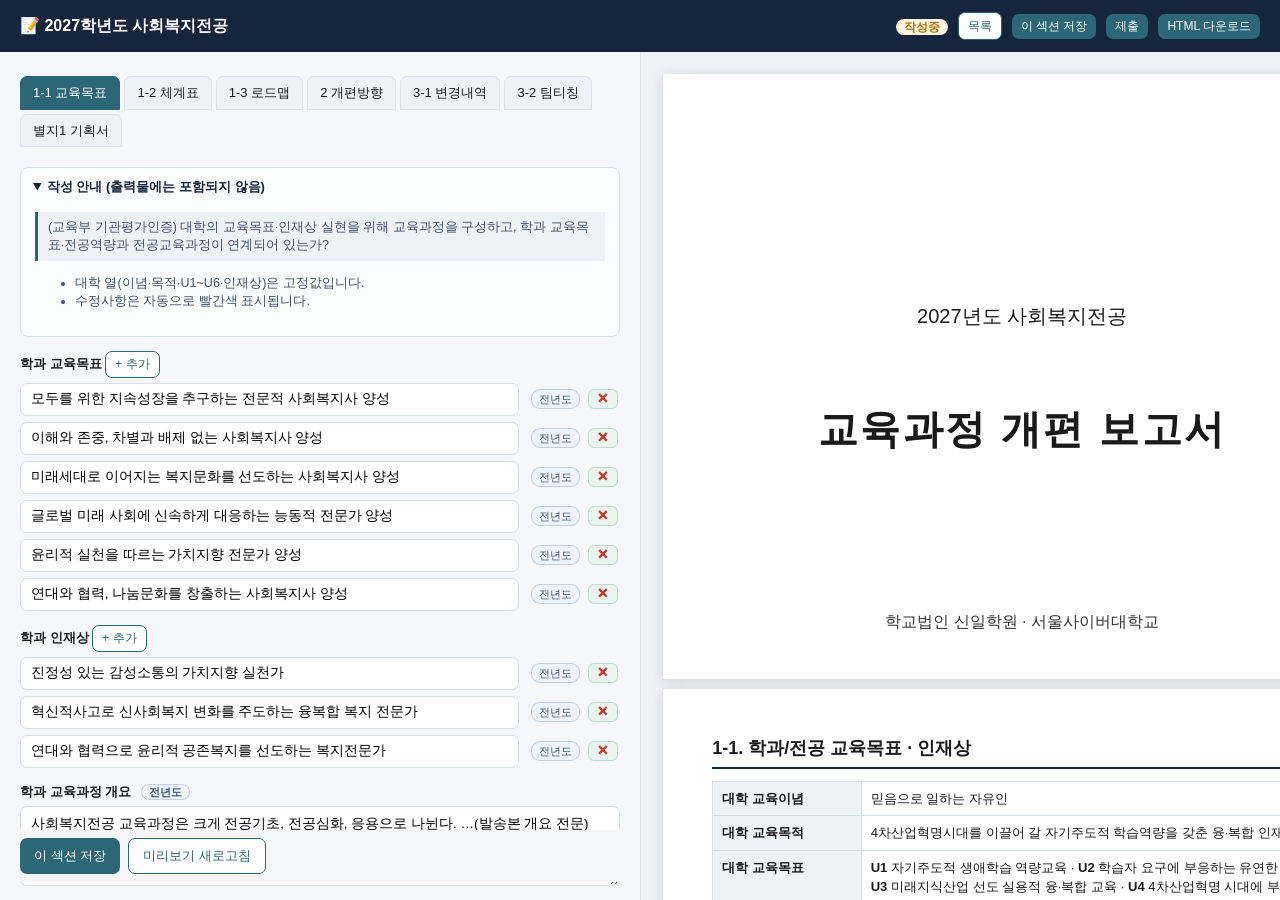
==== edit.html @ 3e1e6df7 "Add files via upload" ====
<!DOCTYPE html>
<!-- 파일: edit.html — 섹션별 입력폼 + 실시간 미리보기 + 프리필/되돌리기/적색표시 + 작성안내 -->
<html lang="ko">
<head>
<meta charset="UTF-8">
<meta name="viewport" content="width=device-width, initial-scale=1">
<title>보고서 작성 — 교육과정 개편보고서</title>
<link rel="stylesheet" href="ui.css">
<link rel="stylesheet" href="report.css">
</head>
<body data-page="edit">

<header class="topbar">
  <div class="brand">📝 <span id="hdrTitle">보고서 작성</span></div>
  <div class="row">
    <span id="statusBadge"></span>
    <a class="btn ghost sm" href="index.html">목록</a>
    <button class="btn sm" onclick="Edit.saveCurrent()">이 섹션 저장</button>
    <button class="btn sm" onclick="Edit.submit()">제출</button>
    <button class="btn sm" onclick="Edit.download()">HTML 다운로드</button>
  </div>
</header>

<div class="edit-wrap">
  <!-- 입력 -->
  <div class="edit-pane">
    <div class="tabbar" id="tabbar"></div>
    <div id="editBody"></div>
  </div>
  <!-- 미리보기(출력과 동일 마크업/CSS) -->
  <div class="preview-pane">
    <div class="report" id="preview"></div>
  </div>
</div>

<div id="toast" class="toast"></div>

<script src="api.js"></script>
<script src="app.js"></script>
<script src="render.js"></script>
<script>
/* =============================================================================
 * edit.html 전용 컨트롤러
 * ========================================================================== */

/* [설정] 작성 안내 문구 — 교무팀이 매년 쉽게 고칠 수 있도록 텍스트 상수로 분리(§C2).
 *  이 안내는 "입력 화면에만" 표시되고 출력물에는 절대 실리지 않는다. */
var GUIDES = {
  sec1_1: { cite: '(교육부 기관평가인증) 대학의 교육목표·인재상 실현을 위해 교육과정을 구성하고, 학과 교육목표·전공역량과 전공교육과정이 연계되어 있는가?',
            tips: ['대학 열(이념·목적·U1~U6·인재상)은 고정값입니다.', '수정사항은 자동으로 빨간색 표시됩니다.'] },
  sec1_2: { cite: '(교육부 기관평가인증) 학과별 교육목표 및 전공능력(역량)과 전공교육과정은 연계되어 있는가?',
            tips: ['학과 교육목표는 3~4개만(6개 전부 옮겨쓰지 않음).', '배양역량에 C코드 병기 필수.', '성과증거는 학생이 내보이는 산출물(만족도·수강생 수 불가).', '비교과는 온/오프 구분 표기.'] },
  sec1_3: { cite: '(교육부 역량진단평가지표) 교육과정 편성의 적절성 — 수준단계별 체계화, 트렌드 반영여부.',
            tips: ['과목명만 기재. 1학년 과목도 필요시 상위 난이도 배치 가능.', '동시 개설학기는 학기마다 표기하되, "1학기+하계 동시 개설은 1번만 입력".', '주관/공통/타과활용 구분. 개·폐설 과목은 적색 표시.'] },
  sec2:   { cite: '(교육부 기관평가인증) 학생·사회·학문적 요구를 반영해 교육과정을 지속 개선하고 있는가?',
            tips: ['교육과정 변경이 있을 때만 작성. 없으면 "변경 없음" 체크.', '근거는 URL 기재(각주 자동번호). 교무처 제공 재학생 조사결과는 제출 제외.'] },
  sec3_1: { cite: '변경사항 코드 ①신설 ②폐지 ③과목명변경 ④학기변경 ⑤학년변경 ⑥학점변경 ⑦주관학과변경. 신설·폐지는 1행 1건.',
            tips: ['①신설 선택 시 별지1 교과목기획서 작성 필요.', '교육과정작성표(엑셀)와 상이하지 않도록 확인(엑셀 우선).'] },
  sec3_2: { cite: '팀티칭: 복수 교원이 교과목 제작·운영. 강의제작 참여교원만 원반 주담당 가능.', tips: [] },
  sec3_3: { cite: '[별지1] 핵심역량 2~4개 체크 → 각 내 하위역량 1개 이상. 개설 타당성은 정량 결과 필수.',
            tips: ['교과목 한글명은 띄어쓰기 없이 15자 이하.'] }
};

var TABS = [
  { id: 'sec1_1', label: '1-1 교육목표' },
  { id: 'sec1_2', label: '1-2 체계표' },
  { id: 'sec1_3', label: '1-3 로드맵' },
  { id: 'sec2',   label: '2 개편방향' },
  { id: 'sec3_1', label: '3-1 변경내역' },
  { id: 'sec3_2', label: '3-2 팀티칭' },
  { id: 'sec3_3', label: '별지1 기획서' }
];

var Edit = (function () {
  var state = { reportId: '', data: null, section: 'sec1_1', baseUpdatedAt: '', locked: false, canSubmit: true };
  var previewTimer = null;

  function init() {
    state.reportId = U.param('report');
    Auth.init(function () { load(); });
  }

  function load() {
    API.call('me', {}).then(function (m) { state.canSubmit = (m.me.submitYn === 'Y'); });
    API.call('getReport', { reportId: state.reportId }).then(function (d) {
      state.data = d;
      state.baseUpdatedAt = d.meta.updatedAt || '';
      state.locked = (d.meta.status === '잠금');
      U.el('hdrTitle').textContent = d.meta.year + '학년도 ' + d.meta.deptName;
      U.el('statusBadge').innerHTML = U.statusBadge(d.meta.status);
      recoverBackups();          // 서버 저장분보다 최신인 로컬 백업이 있으면 복구 제안(§7-2)
      renderTabs();
      show('sec1_1');
      refreshPreview();
    }).catch(function (e) { U.toast(e.message || '불러오기 실패', true); });
  }

  /* 미저장 로컬 백업 복구: 서버 최종수정보다 나중에 백업된 섹션이 있으면 한 번만 확인 후 반영. */
  function recoverBackups() {
    var serverMs = Date.parse(state.baseUpdatedAt || '') || 0;
    var pending = [];
    TABS.forEach(function (t) {
      var bk = Backup.load(state.reportId, t.id);
      if (bk && bk.t > serverMs + 1000 && bk.payload) pending.push({ sec: t.id, bk: bk });
    });
    if (!pending.length) return;
    var names = pending.map(function (p) { return p.sec; }).join(', ');
    if (confirm('저장되지 않은 임시 백업이 있습니다(' + names + ').\n복구할까요? (취소하면 서버 저장본을 사용)')) {
      pending.forEach(function (p) { state.data[p.sec] = p.bk.payload; });
      U.toast('임시 백업을 복구했습니다. 확인 후 [이 섹션 저장] 하세요.');
    } else {
      pending.forEach(function (p) { Backup.clear(state.reportId, p.sec); });
    }
  }

  function renderTabs() {
    U.el('tabbar').innerHTML = TABS.map(function (t) {
      return '<div class="tab' + (t.id === state.section ? ' active' : '') + '" onclick="Edit.show(\'' + t.id + '\')">' + t.label + '</div>';
    }).join('');
  }

  function show(sec) {
    state.section = sec; renderTabs();
    var host = U.el('editBody');
    host.innerHTML = guideHtml(sec) + '<div id="secForm"></div>' + toolbarHtml();
    Editors[sec](U.el('secForm'));
  }

  function guideHtml(sec) {
    var g = GUIDES[sec]; if (!g) return '';
    return '<details class="guide" open><summary>작성 안내 (출력물에는 포함되지 않음)</summary>' +
      '<div class="guide-body"><div class="cite">' + U.esc(g.cite) + '</div>' +
      '<ul>' + (g.tips || []).map(function (t) { return '<li>' + U.esc(t) + '</li>'; }).join('') + '</ul></div></details>';
  }
  function toolbarHtml() {
    return '<div class="toolbar"><button class="btn" onclick="Edit.saveCurrent()">이 섹션 저장</button>' +
      '<button class="btn ghost" onclick="Edit.refreshPreview()">미리보기 새로고침</button>' +
      (state.locked ? '<span class="warnmsg">마감된 보고서입니다(열람·다운로드만).</span>' : '') + '</div>';
  }

  /* 값 변경 시: 미리보기 갱신 + 로컬백업 */
  function touched() {
    clearTimeout(previewTimer);
    previewTimer = setTimeout(function () {
      refreshPreview();
      Backup.save(state.reportId, state.section, state.data[state.section]);
    }, 400);
  }
  function refreshPreview() {
    U.el('preview').innerHTML = Render.buildReport(state.data);
  }

  /* 저장 */
  function saveCurrent() {
    if (state.locked) return U.toast('마감된 보고서입니다.', true);
    var sec = state.section;
    var payload = Serialize[sec] ? Serialize[sec]() : state.data[sec];
    API.call('saveSection', { reportId: state.reportId, section: sec, payload: payload, baseUpdatedAt: state.baseUpdatedAt })
      .then(function (r) {
        state.baseUpdatedAt = r.updatedAt || state.baseUpdatedAt;
        Backup.clear(state.reportId, sec);
        U.toast('저장되었습니다.');
      }).catch(function (e) { U.toast(e.message || '저장 실패(로컬 백업 유지)', true); });
  }

  function submit() {
    if (!state.canSubmit) return U.toast('제출 권한이 없습니다(교수자에게 요청).', true);
    API.call('submitReport', { reportId: state.reportId }).then(function (r) {
      if (!r.submitted && r.warnings && r.warnings.length) {
        if (confirm('경고:\n- ' + r.warnings.join('\n- ') + '\n\n그래도 제출할까요?')) {
          API.call('submitReport', { reportId: state.reportId, confirm: true }).then(function () { U.toast('제출 완료'); load(); });
        }
      } else { U.toast('제출 완료'); load(); }
    }).catch(function (e) { U.toast(e.message || '제출 실패', true); });
  }

  function download() {
    API.call('exportPayload', { reportId: state.reportId }).then(function (d) { Render.download(d); });
  }

  return { init: init, show: show, saveCurrent: saveCurrent, submit: submit, download: download,
           refreshPreview: refreshPreview, state: state, touched: touched };
})();

/* ═══════════════════ 섹션 편집기 ═══════════════════ */
var Editors = {
  /* ── 1-1 ── */
  sec1_1: function (host) {
    var s = Edit.state.data.sec1_1;
    var h = '';
    h += listBlock('교육목표', s.goals, 'goal', '학과 교육목표');
    h += listBlock('인재상', s.talents, 'talent', '학과 인재상');
    var ovCh = s.overviewMeta && U.isChanged(s.overview, s.overviewMeta.prefillSnapshot);
    h += '<div class="field"><label>학과 교육과정 개요 ' +
         (s.overviewMeta && s.overviewMeta.isPrefilled ? (ovCh ? '<span class="badge-changed">수정됨</span> <button type="button" class="btn-revert" onclick="Editors._revertOverview()">되돌리기</button>' : '<span class="badge-prefill">전년도</span>') : '') +
         '</label><textarea class="' + (ovCh ? 'val-changed' : '') + '" oninput="Editors._ov(this.value)">' + U.esc(s.overview) + '</textarea></div>';
    // 직무역량
    h += '<div class="field"><label>④ 직무역량</label><div id="jobList"></div>' +
         '<button class="btn sm ghost" onclick="Editors._addJob()">+ 역량 추가</button></div>';
    host.innerHTML = h;
    renderList('goal'); renderList('talent'); renderJobs();
  },
  _ov: function (v) { Edit.state.data.sec1_1.overview = v; Edit.touched(); },
  _revertOverview: function () { var s = Edit.state.data.sec1_1; s.overview = s.overviewMeta.prefillSnapshot; Edit.show('sec1_1'); Edit.touched(); },
  _addJob: function () { Edit.state.data.sec1_1.jobCompetencies.push({ name: '', definition: '', prefillSnapshot: '', isPrefilled: false }); renderJobs(); },

  /* ── 1-2 ── */
  sec1_2: function (host) {
    var s = Edit.state.data.sec1_2;
    var uv = Edit.state.data.univ;
    var h = '<div class="field"><label>학과 특성화 한 줄</label><input type="text" value="' + U.esc(s.oneLine) + '" oninput="Editors._s12(\'oneLine\',this.value)"></div>';
    h += '<div class="field"><label>학과 인재상(2~3개, 대학 인재상 괄호 병기)</label><div id="t12List"></div><button class="btn sm ghost" onclick="Editors._add12Talent()">+ 인재상</button></div>';
    h += '<div class="field"><label>본표 (G행, 최소 3 · 최대 6)</label><div id="g12List"></div>' +
         '<button class="btn sm ghost" onclick="Editors._addG()">+ 행 추가</button><div id="warn12" class="warnmsg"></div></div>';
    h += '<div class="field"><label>마이크로디그리·융합전공(과정명, 쉼표 구분)</label>' +
         '<input type="text" value="' + U.esc((s.micro && s.micro.programs || []).join(', ')) + '" oninput="Editors._micro(\'programs\',this.value)"></div>' +
         '<div class="field"><label>연계 목표·역량</label><input type="text" value="' + U.esc(s.micro && s.micro.linked) + '" oninput="Editors._micro(\'linked\',this.value)"></div>';
    host.innerHTML = h;
    render12Talents(); renderG(uv);
  },
  _s12: function (k, v) { Edit.state.data.sec1_2[k] = v; Edit.touched(); },
  _micro: function (k, v) { var m = Edit.state.data.sec1_2.micro || (Edit.state.data.sec1_2.micro = {}); m[k] = (k === 'programs') ? v.split(',').map(function (x) { return x.trim(); }).filter(Boolean) : v; Edit.touched(); },
  _add12Talent: function () { Edit.state.data.sec1_2.talents.push(''); render12Talents(); },
  _addG: function () { var r = Edit.state.data.sec1_2.rows; if (r.length >= 6) return U.toast('최대 6행입니다.', true); r.push({ no: 'G' + (r.length + 1), goal: '', uCodes: [], capability: '', cCodes: [], curriculum: { basic: '', advanced: '', applied: '' }, nonCurricular: '', evidence: '' }); renderG(Edit.state.data.univ); Edit.touched(); },

  /* ── 1-3 ── */
  sec1_3: function (host) {
    host.innerHTML = '<p class="muted">셀을 클릭해 과목을 추가하세요. 개·폐설 과목은 자동 적색 표시됩니다.</p><div id="rmGrid"></div>';
    renderRoadmap();
  },

  /* ── 2 ── */
  sec2: function (host) {
    var s = Edit.state.data.sec2;
    var m = Edit.state.data.meta;
    var h = '<label class="chk"><input type="checkbox" ' + (m.noChange2 ? 'checked' : '') + ' onchange="Editors._noChange(this.checked)"> 교육과정 변경 없음</label>';
    [['socialDemand', '① 산업체·사회적 요구 확인 방법 및 요구사항'], ['learnerDemand', '② 학습자 수요 확인 결과'], ['reformItems', '③ 개편 사항'], ['expectedEffect', '④ 개편 기대효과']].forEach(function (f) {
      h += '<div class="field"><label>' + f[1] + '</label><textarea oninput="Editors._s2(\'' + f[0] + '\',this.value)">' + U.esc(s[f[0]]) + '</textarea></div>';
    });
    h += '<div class="field"><label>근거 URL(각주 자동번호)</label><div id="refList"></div><button class="btn sm ghost" onclick="Editors._addRef()">+ 근거 추가</button></div>';
    host.innerHTML = h; renderRefs();
  },
  _s2: function (k, v) { Edit.state.data.sec2[k] = v; Edit.touched(); },
  _noChange: function (v) {
    Edit.state.data.meta.noChange2 = v;
    API.call('saveSection', { reportId: Edit.state.reportId, section: 'meta', payload: { noChange2: v }, baseUpdatedAt: Edit.state.baseUpdatedAt })
      .then(function (r) { if (r && r.updatedAt) Edit.state.baseUpdatedAt = r.updatedAt; });
    Edit.touched();
  },
  _noChange3: function (v) {
    Edit.state.data.meta.noChange3 = v;
    API.call('saveSection', { reportId: Edit.state.reportId, section: 'meta', payload: { noChange3: v }, baseUpdatedAt: Edit.state.baseUpdatedAt })
      .then(function (r) { if (r && r.updatedAt) Edit.state.baseUpdatedAt = r.updatedAt; });
    Edit.touched();
  },
  _addRef: function () { Edit.state.data.sec2.refs.push({ label: '', url: '' }); renderRefs(); },

  /* ── 3-1 ── */
  sec3_1: function (host) {
    var m = Edit.state.data.meta;
    host.innerHTML = '<label class="chk"><input type="checkbox" ' + (m.noChange3 ? 'checked' : '') + ' onchange="Editors._noChange3(this.checked)"> 교육과정 변경 없음(3장 전체)</label>' +
      '<div id="t31" style="margin-top:10px"></div><button class="btn sm ghost" onclick="Editors._add31()">+ 행 추가</button>';
    render31();
  },
  _add31: function () { Edit.state.data.sec3_1.push({ before: {}, after: {}, changeType: '', reason: '', sameCourse: false, certRelated: false }); render31(); Edit.touched(); },

  /* ── 3-2 ── */
  sec3_2: function (host) {
    host.innerHTML = '<div id="t32"></div><button class="btn sm ghost" onclick="Editors._add32()">+ 행 추가</button>';
    render32();
  },
  _add32: function () { Edit.state.data.sec3_2.push({ name: '', credit: '', t1: {}, t2: {} }); render32(); Edit.touched(); },

  /* ── 별지1 ── */
  sec3_3: function (host) {
    host.innerHTML = '<p class="muted">①신설 과목 수만큼 작성합니다. 교과목 한글명은 띄어쓰기 없이 15자 이하.</p><div id="t33"></div><button class="btn sm ghost" onclick="Editors._add33()">+ 기획서 추가</button>';
    render33();
  },
  _add33: function () { Edit.state.data.sec3_3.push({ courseNameKo: '', courseNameEn: '', credit: '', certRelated: 'N', grade: '', type: '전공선택', terms: [], coreCompetencies: {}, jobCompetencies: [], rationale: '', outline: {}, linkage: '', certs: '', similarExisting: 'N', similarName: '', sameCourse: 'N' }); render33(); Edit.touched(); }
};

/* ── 1-1 리스트(교육목표/인재상) ── */
function listBlock(title, arr, kind, label) {
  return '<div class="field"><label>' + label + ' <button class="btn sm ghost" onclick="Editors._add(\'' + kind + '\')">+ 추가</button></label><div id="' + kind + 'List"></div></div>';
}
Editors._add = function (kind) {
  var arr = kind === 'goal' ? Edit.state.data.sec1_1.goals : Edit.state.data.sec1_1.talents;
  arr.push({ value: '', prefillSnapshot: '', isPrefilled: false, changed: false });
  renderList(kind);
};
function renderList(kind) {
  var arr = kind === 'goal' ? Edit.state.data.sec1_1.goals : Edit.state.data.sec1_1.talents;
  var host = U.el(kind + 'List'); if (!host) return;
  host.innerHTML = arr.map(function (it, i) {
    var ch = U.isChanged(it.value, it.prefillSnapshot);
    var tag = it.isPrefilled ? (ch ? '<span class="badge-changed">수정됨</span> <button type="button" class="btn-revert" onclick="revertItem(\'' + kind + '\',' + i + ')">되돌리기</button>' : '<span class="badge-prefill">전년도</span>') : '';
    return '<div class="inline"><input type="text" class="' + (ch ? 'val-changed' : '') + '" value="' + U.esc(it.value) + '" oninput="setItem(\'' + kind + '\',' + i + ',this.value)"> ' + tag +
      ' <button class="chip"><span class="x" onclick="delItem(\'' + kind + '\',' + i + ')">✕</span></button></div>';
  }).join('');
}
function setItem(kind, i, v) { var arr = kind === 'goal' ? Edit.state.data.sec1_1.goals : Edit.state.data.sec1_1.talents; arr[i].value = v; arr[i].changed = U.isChanged(v, arr[i].prefillSnapshot); renderListDebounced(kind); Edit.touched(); }
function delItem(kind, i) { var arr = kind === 'goal' ? Edit.state.data.sec1_1.goals : Edit.state.data.sec1_1.talents; arr.splice(i, 1); renderList(kind); Edit.touched(); }
function revertItem(kind, i) { var arr = kind === 'goal' ? Edit.state.data.sec1_1.goals : Edit.state.data.sec1_1.talents; arr[i].value = arr[i].prefillSnapshot; arr[i].changed = false; renderList(kind); Edit.touched(); }
var _rlTimer; function renderListDebounced(kind) { /* 입력 중 커서 유지: 배지만 갱신하도록 지연 */ clearTimeout(_rlTimer); _rlTimer = setTimeout(function () { renderList(kind); }, 600); }

/* ── 직무역량 ── */
function renderJobs() {
  var arr = Edit.state.data.sec1_1.jobCompetencies; var host = U.el('jobList'); if (!host) return;
  host.innerHTML = arr.map(function (j, i) {
    var ch = U.isChanged(j.definition, j.prefillSnapshot);
    var tag = j.isPrefilled ? (ch ? '<span class="badge-changed">수정됨</span>' : '<span class="badge-prefill">전년도</span>') : '';
    return '<div class="inline"><input type="text" placeholder="역량명칭" value="' + U.esc(j.name) + '" oninput="setJob(' + i + ',\'name\',this.value)" style="max-width:180px">' +
      '<input type="text" class="' + (ch ? 'val-changed' : '') + '" placeholder="역량정의" value="' + U.esc(j.definition) + '" oninput="setJob(' + i + ',\'definition\',this.value)"> ' + tag +
      ' <span class="x" onclick="delJob(' + i + ')">✕</span></div>';
  }).join('');
}
function setJob(i, k, v) { Edit.state.data.sec1_1.jobCompetencies[i][k] = v; Edit.touched(); }
function delJob(i) { Edit.state.data.sec1_1.jobCompetencies.splice(i, 1); renderJobs(); Edit.touched(); }

/* ── 1-2 인재상·본표 ── */
function render12Talents() {
  var arr = Edit.state.data.sec1_2.talents; var host = U.el('t12List'); if (!host) return;
  host.innerHTML = arr.map(function (t, i) {
    return '<div class="inline"><input type="text" value="' + U.esc(t) + '" oninput="set12Talent(' + i + ',this.value)"> <span class="x" onclick="del12Talent(' + i + ')">✕</span></div>';
  }).join('');
}
function set12Talent(i, v) { Edit.state.data.sec1_2.talents[i] = v; Edit.touched(); }
function del12Talent(i) { Edit.state.data.sec1_2.talents.splice(i, 1); render12Talents(); Edit.touched(); }

function renderG(uv) {
  var rows = Edit.state.data.sec1_2.rows; var host = U.el('g12List'); if (!host) return;
  var uCodes = (uv.goals || []).map(function (g) { return g.code; });
  var cCodes = (uv.competencies || []).map(function (c) { return c.code; });
  host.innerHTML = rows.map(function (r, i) {
    return '<div class="card" style="padding:12px;margin-bottom:10px">' +
      '<div class="row"><b>' + U.esc(r.no || ('G' + (i + 1))) + '</b> <span class="x" onclick="delG(' + i + ')" style="margin-left:auto;cursor:pointer">✕ 행삭제</span></div>' +
      '<div class="field"><label>학과 교육목표</label><input type="text" value="' + U.esc(r.goal) + '" oninput="setG(' + i + ',\'goal\',this.value)"></div>' +
      '<div class="field"><label>연계 대학 교육목표(U)</label>' + codeChips(uCodes, r.uCodes, 'u', i) + '</div>' +
      '<div class="field"><label>배양 역량(텍스트)</label><input type="text" value="' + U.esc(r.capability) + '" oninput="setG(' + i + ',\'capability\',this.value)"></div>' +
      '<div class="field"><label>연계 핵심역량(C) — 병기 필수</label>' + codeChips(cCodes, r.cCodes, 'c', i) + '</div>' +
      '<div class="field"><label>교육과정 기초</label><input type="text" value="' + U.esc(r.curriculum.basic) + '" oninput="setCur(' + i + ',\'basic\',this.value)"></div>' +
      '<div class="field"><label>교육과정 심화</label><input type="text" value="' + U.esc(r.curriculum.advanced) + '" oninput="setCur(' + i + ',\'advanced\',this.value)"></div>' +
      '<div class="field"><label>교육과정 응용</label><input type="text" value="' + U.esc(r.curriculum.applied) + '" oninput="setCur(' + i + ',\'applied\',this.value)"></div>' +
      '<div class="field"><label>비교과·현장연계(온/오프 표기)</label><input type="text" value="' + U.esc(r.nonCurricular) + '" oninput="setG(' + i + ',\'nonCurricular\',this.value)"></div>' +
      '<div class="field"><label>성과증거·평가(학생 산출물)</label><input type="text" value="' + U.esc(r.evidence) + '" oninput="setG(' + i + ',\'evidence\',this.value)"></div>' +
      '</div>';
  }).join('');
  validate12();
}
function codeChips(all, selected, kind, rowIdx) {
  return '<div>' + all.map(function (code) {
    var on = (selected || []).indexOf(code) > -1;
    return '<span class="codechip ' + (on ? 'on' : '') + '" onclick="toggleCode(' + rowIdx + ',\'' + kind + '\',\'' + code + '\')">' + code + '</span>';
  }).join('') + '</div>';
}
function toggleCode(i, kind, code) {
  var r = Edit.state.data.sec1_2.rows[i]; var key = kind === 'u' ? 'uCodes' : 'cCodes';
  var arr = r[key] || (r[key] = []); var p = arr.indexOf(code);
  if (p > -1) arr.splice(p, 1); else arr.push(code);
  renderG(Edit.state.data.univ); Edit.touched();
}
function setG(i, k, v) { Edit.state.data.sec1_2.rows[i][k] = v; validate12(); Edit.touched(); }
function setCur(i, k, v) { Edit.state.data.sec1_2.rows[i].curriculum[k] = v; validate12(); Edit.touched(); }
function delG(i) { Edit.state.data.sec1_2.rows.splice(i, 1); renderG(Edit.state.data.univ); Edit.touched(); }
function validate12() {
  var rows = Edit.state.data.sec1_2.rows; var w = [];
  if (rows.length > 4) w.push('교육목표가 ' + rows.length + '개입니다(권장 3~4개).');
  rows.forEach(function (r, i) {
    var cur = r.curriculum || {};
    if (!cur.basic || !cur.advanced || !cur.applied) w.push((r.no || ('G' + (i + 1))) + ': 기초·심화·응용 중 빈 칸이 있습니다(교과 없는 목표).');
    if (!(r.cCodes || []).length) w.push((r.no || ('G' + (i + 1))) + ': 배양역량에 C코드가 없습니다.');
    if (/만족도|수강생\s*수/.test(r.evidence || '')) w.push((r.no || ('G' + (i + 1))) + ': 성과증거에 "만족도/수강생 수"는 부적합합니다.');
  });
  var host = U.el('warn12'); if (host) host.innerHTML = w.map(function (x) { return '⚠ ' + U.esc(x); }).join('<br>');
}

/* ── 1-3 로드맵 그리드 ── */
function renderRoadmap() {
  var grades = [1, 2, 3, 4], terms = ['1학기+하계', '2학기+동계'], levels = ['기초', '심화(핵심)', '응용'];
  var cells = Edit.state.data.sec1_3.cells;
  function levelKey(l) { return l.indexOf('심화') === 0 ? '심화' : l; }
  function cell(level, grade, term) {
    var found = cells.filter(function (c) { return levelKey(c.level) === levelKey(level) && Number(c.grade) === grade && c.term === term; })[0];
    if (!found) { found = { level: levelKey(level), grade: grade, term: term, courses: [] }; cells.push(found); }
    return found;
  }
  var head = '<tr><th></th>' + grades.map(function (g) { return '<th colspan="2">' + g + '학년</th>'; }).join('') + '</tr>' +
             '<tr><th></th>' + grades.map(function () { return '<th>1학기+하계</th><th>2학기+동계</th>'; }).join('') + '</tr>';
  var body = levels.map(function (lv) {
    var tds = '';
    grades.forEach(function (g) {
      terms.forEach(function (tm) {
        var c = cell(lv, g, tm);
        var chips = c.courses.map(function (co, ci) {
          var ch = co.changed || U.isChanged(co.name, co.prefillSnapshot);
          return '<span class="chip ' + (ch ? 'val-changed' : '') + '">' + U.esc(co.name) + (co.owner !== '주관' ? '(' + U.esc(co.owner) + ')' : '') +
            '<span class="x" onclick="rmDelCourse(\'' + lv + '\',' + g + ',\'' + tm + '\',' + ci + ')">✕</span></span>';
        }).join('');
        tds += '<td class="rmcell" onclick="rmAddCourse(\'' + lv + '\',' + g + ',\'' + tm + '\')">' + chips + '</td>';
      });
    });
    return '<tr><th class="lvcol">' + lv + '</th>' + tds + '</tr>';
  }).join('');
  U.el('rmGrid').innerHTML = '<table class="rm-table"><thead>' + head + '</thead><tbody>' + body + '</tbody></table>';
}
function rmAddCourse(level, grade, term) {
  var name = prompt('과목명을 입력하세요'); if (!name) return;
  var owner = prompt('개설구분: 주관 / 공통 / 타과활용', '주관') || '주관';
  var cells = Edit.state.data.sec1_3.cells;
  function levelKey(l) { return l.indexOf('심화') === 0 ? '심화' : l; }
  var c = cells.filter(function (x) { return levelKey(x.level) === levelKey(level) && Number(x.grade) === grade && x.term === term; })[0];
  if (!c) { c = { level: levelKey(level), grade: grade, term: term, courses: [] }; cells.push(c); }
  c.courses.push({ name: name, owner: owner, prefillSnapshot: '', isPrefilled: false, changed: true });
  renderRoadmap(); Edit.touched();
}
function rmDelCourse(level, grade, term, ci) {
  var cells = Edit.state.data.sec1_3.cells;
  function levelKey(l) { return l.indexOf('심화') === 0 ? '심화' : l; }
  var c = cells.filter(function (x) { return levelKey(x.level) === levelKey(level) && Number(x.grade) === grade && x.term === term; })[0];
  if (c) { c.courses.splice(ci, 1); renderRoadmap(); Edit.touched(); }
}

/* ── 2 근거 ── */
function renderRefs() {
  var arr = Edit.state.data.sec2.refs; var host = U.el('refList'); if (!host) return;
  host.innerHTML = arr.map(function (r, i) {
    return '<div class="inline"><input type="text" placeholder="설명" value="' + U.esc(r.label) + '" oninput="setRef(' + i + ',\'label\',this.value)" style="max-width:200px">' +
      '<input type="text" placeholder="https://" value="' + U.esc(r.url) + '" oninput="setRef(' + i + ',\'url\',this.value)"> <span class="x" onclick="delRef(' + i + ')">✕</span></div>';
  }).join('');
}
function setRef(i, k, v) { Edit.state.data.sec2.refs[i][k] = v; Edit.touched(); }
function delRef(i) { Edit.state.data.sec2.refs.splice(i, 1); renderRefs(); Edit.touched(); }

/* ── 3-1 ── */
function render31() {
  var arr = Edit.state.data.sec3_1; var host = U.el('t31'); if (!host) return;
  host.innerHTML = arr.map(function (r, i) {
    var b = r.before, a = r.after;
    return '<div class="card" style="padding:12px;margin-bottom:10px"><div class="row"><b>연번 ' + (i + 1) + '</b><span class="x" onclick="del31(' + i + ')" style="margin-left:auto;cursor:pointer">✕</span></div>' +
      '<div class="row"><input placeholder="기존 과목명" value="' + U.esc(b.name) + '" oninput="set31(' + i + ',\'before\',\'name\',this.value)">' +
      '<input placeholder="기존 학점" style="width:80px" value="' + U.esc(b.credit) + '" oninput="set31(' + i + ',\'before\',\'credit\',this.value)"></div>' +
      '<div class="row"><input placeholder="변경 과목명" value="' + U.esc(a.name) + '" oninput="set31(' + i + ',\'after\',\'name\',this.value)">' +
      '<input placeholder="영문명" value="' + U.esc(a.nameEn) + '" oninput="set31(' + i + ',\'after\',\'nameEn\',this.value)"></div>' +
      '<div class="row"><select onchange="set31c(' + i + ',this.value)"><option value="">변경사항</option>' +
        ['①신설', '②폐지', '③과목명변경', '④학기변경', '⑤학년변경', '⑥학점변경', '⑦주관학과변경'].map(function (o) { return '<option ' + (r.changeType === o ? 'selected' : '') + '>' + o + '</option>'; }).join('') + '</select>' +
        '<label class="chk"><input type="checkbox" ' + (r.sameCourse ? 'checked' : '') + ' onchange="set31b(' + i + ',\'sameCourse\',this.checked)"> 동일교과</label>' +
        '<label class="chk"><input type="checkbox" ' + (r.certRelated ? 'checked' : '') + ' onchange="set31b(' + i + ',\'certRelated\',this.checked)"> 자격증관련</label></div>' +
      '<textarea placeholder="변경 사유(구체적으로)" oninput="set31(' + i + ',null,\'reason\',this.value)">' + U.esc(r.reason) + '</textarea>' +
      (r.changeType === '①신설' ? '<div class="warnmsg">①신설 → 별지1 교과목기획서 작성이 필요합니다.</div>' : '') +
      '</div>';
  }).join('');
}
function set31(i, grp, k, v) { var r = Edit.state.data.sec3_1[i]; if (grp) r[grp][k] = v; else r[k] = v; Edit.touched(); }
function set31c(i, v) { Edit.state.data.sec3_1[i].changeType = v; render31(); Edit.touched(); }
function set31b(i, k, v) { Edit.state.data.sec3_1[i][k] = v; Edit.touched(); }
function del31(i) { Edit.state.data.sec3_1.splice(i, 1); render31(); Edit.touched(); }

/* ── 3-2 ── */
function render32() {
  var arr = Edit.state.data.sec3_2; var host = U.el('t32'); if (!host) return;
  host.innerHTML = arr.map(function (r, i) {
    var t1 = r.t1 || (r.t1 = {}), t2 = r.t2 || (r.t2 = {});
    return '<div class="card" style="padding:12px;margin-bottom:10px"><div class="row"><b>연번 ' + (i + 1) + '</b><span class="x" onclick="del32(' + i + ')" style="margin-left:auto;cursor:pointer">✕</span></div>' +
      '<div class="row"><input placeholder="과목명" value="' + U.esc(r.name) + '" oninput="set32(' + i + ',null,\'name\',this.value)"><input placeholder="학점" style="width:80px" value="' + U.esc(r.credit) + '" oninput="set32(' + i + ',null,\'credit\',this.value)"></div>' +
      '<div class="row"><input placeholder="교원1 이름" value="' + U.esc(t1.name) + '" oninput="set32(' + i + ',\'t1\',\'name\',this.value)"><input placeholder="주차 ex 1~7주차" value="' + U.esc(t1.weeks) + '" oninput="set32(' + i + ',\'t1\',\'weeks\',this.value)"><label class="chk"><input type="checkbox" ' + (t1.isFullTime ? 'checked' : '') + ' onchange="set32b(' + i + ',\'t1\',this.checked)">전임</label></div>' +
      '<div class="row"><input placeholder="교원2 이름" value="' + U.esc(t2.name) + '" oninput="set32(' + i + ',\'t2\',\'name\',this.value)"><input placeholder="주차" value="' + U.esc(t2.weeks) + '" oninput="set32(' + i + ',\'t2\',\'weeks\',this.value)"><label class="chk"><input type="checkbox" ' + (t2.isFullTime ? 'checked' : '') + ' onchange="set32b(' + i + ',\'t2\',this.checked)">전임</label></div></div>';
  }).join('');
}
function set32(i, grp, k, v) { var r = Edit.state.data.sec3_2[i]; if (grp) r[grp][k] = v; else r[k] = v; Edit.touched(); }
function set32b(i, grp, v) { Edit.state.data.sec3_2[i][grp].isFullTime = v; Edit.touched(); }
function del32(i) { Edit.state.data.sec3_2.splice(i, 1); render32(); Edit.touched(); }

/* ── 별지1 ── */
function render33() {
  var arr = Edit.state.data.sec3_3; var host = U.el('t33'); if (!host) return;
  var uv = Edit.state.data.univ;
  host.innerHTML = arr.map(function (r, i) {
    var nameErr = r.courseNameKo && (/\s/.test(r.courseNameKo) || r.courseNameKo.length > 15);
    var coreTable = (uv.competencies || []).map(function (c) {
      var subs = (c.subs || []).map(function (sub) {
        var on = ((r.coreCompetencies[c.name] || []).indexOf(sub) > -1);
        return '<span class="codechip ' + (on ? 'on' : '') + '" onclick="toggleSub(' + i + ',\'' + c.name + '\',\'' + sub + '\')">' + U.esc(sub) + '</span>';
      }).join('');
      return '<tr><th>' + c.code + ' ' + U.esc(c.name) + '</th><td>' + subs + '</td></tr>';
    }).join('');
    return '<div class="card" style="padding:12px;margin-bottom:10px"><div class="row"><b>기획서 ' + (i + 1) + '</b><span class="x" onclick="del33(' + i + ')" style="margin-left:auto;cursor:pointer">✕</span></div>' +
      '<div class="row"><input placeholder="한글명(공백X,15자↓)" class="' + (nameErr ? 'val-changed' : '') + '" value="' + U.esc(r.courseNameKo) + '" oninput="set33(' + i + ',\'courseNameKo\',this.value)"><input placeholder="영문명" value="' + U.esc(r.courseNameEn) + '" oninput="set33(' + i + ',\'courseNameEn\',this.value)"></div>' +
      (nameErr ? '<div class="warnmsg">한글명은 띄어쓰기 없이 15자 이하여야 합니다.</div>' : '') +
      '<div class="row"><input placeholder="학점" style="width:70px" value="' + U.esc(r.credit) + '" oninput="set33(' + i + ',\'credit\',this.value)"><input placeholder="학년" style="width:70px" value="' + U.esc(r.grade) + '" oninput="set33(' + i + ',\'grade\',this.value)">' +
        '<select onchange="set33(' + i + ',\'type\',this.value)"><option ' + (r.type === '전공선택' ? 'selected' : '') + '>전공선택</option><option ' + (r.type === '교양선택' ? 'selected' : '') + '>교양선택</option></select>' +
        '<select onchange="set33(' + i + ',\'certRelated\',this.value)"><option value="N" ' + (r.certRelated === 'N' ? 'selected' : '') + '>자격증 N</option><option value="Y" ' + (r.certRelated === 'Y' ? 'selected' : '') + '>자격증 Y</option></select></div>' +
      '<div class="field"><label>개설학기</label>' + ['1학기', '하계', '2학기', '동계'].map(function (t) {
        return '<label class="chk"><input type="checkbox" ' + ((r.terms || []).indexOf(t) > -1 ? 'checked' : '') + ' onchange="toggleTerm(' + i + ',\'' + t + '\')"> ' + t + '</label>';
      }).join('') + '</div>' +
      '<div class="field"><label>핵심역량(2~4개 → 하위역량 1개↑)</label><table class="rm-table">' + coreTable + '</table></div>' +
      '<div class="field"><label>직무역량(쉼표 구분)</label><input value="' + U.esc((r.jobCompetencies || []).join(', ')) + '" oninput="set33list(' + i + ',\'jobCompetencies\',this.value)"></div>' +
      '<div class="field"><label>개설 타당성(정량 결과 필수)</label><textarea oninput="set33(' + i + ',\'rationale\',this.value)">' + U.esc(r.rationale) + '</textarea></div>' +
      '<div class="field"><label>과목 소개</label><textarea oninput="set33o(' + i + ',\'intro\',this.value)">' + U.esc(r.outline.intro) + '</textarea></div>' +
      '<div class="field"><label>개설 목적</label><textarea oninput="set33o(' + i + ',\'purpose\',this.value)">' + U.esc(r.outline.purpose) + '</textarea></div>' +
      '<div class="field"><label>교과 수준</label><input value="' + U.esc(r.outline.level) + '" oninput="set33o(' + i + ',\'level\',this.value)"></div>' +
      '<div class="field"><label>역량 연계성</label><textarea oninput="set33(' + i + ',\'linkage\',this.value)">' + U.esc(r.linkage) + '</textarea></div>' +
      '<div class="row"><input placeholder="관련 자격증(Y일 때)" value="' + U.esc(r.certs) + '" oninput="set33(' + i + ',\'certs\',this.value)"></div>' +
      '<div class="row"><select onchange="set33(' + i + ',\'similarExisting\',this.value)"><option value="N" ' + (r.similarExisting === 'N' ? 'selected' : '') + '>유사과목 N</option><option value="Y" ' + (r.similarExisting === 'Y' ? 'selected' : '') + '>유사과목 Y</option></select>' +
        '<input placeholder="유사 기존과목명" value="' + U.esc(r.similarName) + '" oninput="set33(' + i + ',\'similarName\',this.value)">' +
        '<select onchange="set33(' + i + ',\'sameCourse\',this.value)"><option value="N" ' + (r.sameCourse === 'N' ? 'selected' : '') + '>동일교과 N</option><option value="Y" ' + (r.sameCourse === 'Y' ? 'selected' : '') + '>동일교과 Y</option></select></div>' +
      '</div>';
  }).join('');
}
function set33(i, k, v) { Edit.state.data.sec3_3[i][k] = v; if (k === 'courseNameKo') render33(); Edit.touched(); }
function set33o(i, k, v) { Edit.state.data.sec3_3[i].outline[k] = v; Edit.touched(); }
function set33list(i, k, v) { Edit.state.data.sec3_3[i][k] = v.split(',').map(function (x) { return x.trim(); }).filter(Boolean); Edit.touched(); }
function toggleTerm(i, t) { var arr = Edit.state.data.sec3_3[i].terms || (Edit.state.data.sec3_3[i].terms = []); var p = arr.indexOf(t); if (p > -1) arr.splice(p, 1); else arr.push(t); Edit.touched(); }
function toggleSub(i, name, sub) {
  var core = Edit.state.data.sec3_3[i].coreCompetencies; var arr = core[name] || (core[name] = []);
  var p = arr.indexOf(sub); if (p > -1) arr.splice(p, 1); else arr.push(sub);
  if (!arr.length) delete core[name];
  render33(); Edit.touched();
}
function del33(i) { Edit.state.data.sec3_3.splice(i, 1); render33(); Edit.touched(); }

/* ═══════════════════ 저장용 직렬화(§6-3 payload) ═══════════════════ */
var Serialize = {
  sec1_1: function () {
    var s = Edit.state.data.sec1_1;
    return {
      goals: s.goals.map(function (g) { return { value: g.value, prefillSnapshot: g.prefillSnapshot }; }),
      talents: s.talents.map(function (t) { return { value: t.value, prefillSnapshot: t.prefillSnapshot }; }),
      overview: s.overviewMeta ? { value: s.overview, prefillSnapshot: s.overviewMeta.prefillSnapshot } : { value: s.overview, prefillSnapshot: '' },
      jobCompetencies: s.jobCompetencies.map(function (j) { return { name: j.name, definition: j.definition, prefillSnapshot: j.prefillSnapshot }; })
    };
  },
  sec1_2: function () { return Edit.state.data.sec1_2; },
  sec1_3: function () { return { cells: Edit.state.data.sec1_3.cells }; },
  sec2:   function () { return Edit.state.data.sec2; },
  sec3_1: function () { return { rows: Edit.state.data.sec3_1 }; },
  sec3_2: function () { return { rows: Edit.state.data.sec3_2 }; },
  sec3_3: function () { return { rows: Edit.state.data.sec3_3 }; }
};

document.addEventListener('DOMContentLoaded', Edit.init);
</script>
</body>
</html>
---- ui.css ----
/* 파일: ui.css — 작성 시스템 "화면(입력)" 전용 스타일. (출력물 스타일은 report.css) */
* { box-sizing: border-box; }
body { margin:0; font-family:'Noto Sans KR','Malgun Gothic',sans-serif; color:#1a1a1a; background:#f4f6f9; line-height:1.5; }
.muted { color:#8a94a2; font-weight:400; }
.right { text-align:right; }
.row { display:flex; gap:10px; align-items:center; flex-wrap:wrap; }

.topbar { display:flex; justify-content:space-between; align-items:center; background:#16243d; color:#fff; padding:12px 20px; }
.brand { font-weight:800; font-size:16px; }
.who { font-size:13px; opacity:.9; }

.loginbox { max-width:420px; margin:60px auto; background:#fff; border:1px solid #e2e8f1; border-radius:12px; padding:28px; text-align:center; }
main { max-width:1080px; margin:18px auto; padding:0 16px; }
.card { background:#fff; border:1px solid #e2e8f1; border-radius:12px; padding:18px 20px; margin-bottom:16px; }
.card h3 { margin:0 0 12px; font-size:15px; }

.grid { width:100%; border-collapse:collapse; font-size:13px; }
.grid th { background:#eef2f7; text-align:left; padding:8px 10px; border-bottom:2px solid #dde4ee; }
.grid td { padding:8px 10px; border-bottom:1px solid #eef1f5; vertical-align:middle; }

.btn { background:#2b6777; color:#fff; border:none; border-radius:7px; padding:8px 14px; font-size:13px; cursor:pointer; text-decoration:none; display:inline-block; }
.btn:hover { background:#22525f; }
.btn.sm { padding:4px 9px; font-size:12px; }
.btn.ghost { background:#fff; color:#2b6777; border:1px solid #2b6777; }
.btn.warn { background:#c0392b; }

.badge { padding:2px 8px; border-radius:10px; font-size:11.5px; font-weight:700; }
.b-ready { background:#eef2fa; color:#3d5a80; }
.b-writing { background:#fff3e0; color:#b3730f; }
.b-submitted { background:#e7f6ec; color:#1d7a4e; }
.b-locked { background:#f0e6f6; color:#7b3f8f; }

.chks { display:flex; gap:8px; flex-wrap:wrap; }
.chk { font-size:13px; background:#f0f3f8; border:1px solid #dde4ee; border-radius:6px; padding:4px 8px; }

.notice { background:#fff8e6; border:1px solid #f0d98a; border-radius:8px; padding:14px; margin-bottom:14px; color:#8a5a00; font-size:14px; }

.modal { position:fixed; inset:0; background:rgba(0,0,0,.4); display:flex; align-items:center; justify-content:center; z-index:50; }
.modal-box { background:#fff; border-radius:12px; padding:22px; width:min(760px,94vw); max-height:88vh; overflow:auto; }
.form-grid { display:grid; grid-template-columns:repeat(3,1fr) auto; gap:8px; margin:12px 0; }
.form-grid input, .form-grid select { padding:7px 9px; border:1px solid #d6deea; border-radius:6px; font-size:13px; }

.toast { position:fixed; bottom:24px; left:50%; transform:translateX(-50%); background:#16243d; color:#fff; padding:11px 18px; border-radius:8px; font-size:13.5px; opacity:0; pointer-events:none; transition:opacity .2s; z-index:99; }
.toast.show { opacity:1; }
.toast.err { background:#c0392b; }

/* 입력 화면(edit) 공통 */
.edit-wrap { display:grid; grid-template-columns:minmax(0,1fr) minmax(0,1fr); gap:0; height:calc(100vh - 52px); }
.edit-pane { overflow:auto; padding:18px 20px; }
.preview-pane { overflow:auto; background:#eef1f5; border-left:1px solid #dde4ee; padding:14px; }
.tabbar { display:flex; gap:4px; flex-wrap:wrap; margin-bottom:14px; position:sticky; top:0; background:#f4f6f9; padding:6px 0; z-index:5; }
.tab { padding:6px 12px; border:1px solid #dde4ee; border-radius:7px 7px 0 0; background:#eef2f7; cursor:pointer; font-size:13px; }
.tab.active { background:#2b6777; color:#fff; border-color:#2b6777; }
.section { display:none; }
.section.active { display:block; }
.field { margin-bottom:14px; }
.field label { display:block; font-weight:700; font-size:13px; margin-bottom:5px; }
.field input[type=text], .field textarea, .field select { width:100%; padding:8px 10px; border:1px solid #d6deea; border-radius:7px; font-size:13.5px; font-family:inherit; }
.field textarea { min-height:80px; resize:vertical; }
.inline { display:flex; gap:6px; align-items:center; margin-bottom:6px; }
.inline input[type=text] { flex:1; }

/* 프리필 배지·적색표시 */
.badge-prefill { font-size:11px; background:#eef2fa; color:#3d5a80; border:1px solid #c2cfe6; border-radius:9px; padding:1px 7px; margin-left:6px; }
.badge-changed { font-size:11px; background:#fdecea; color:#c0392b; border:1px solid #f2b8b1; border-radius:9px; padding:1px 7px; margin-left:6px; }
.val-changed { color:#c0392b !important; }
.btn-revert { font-size:11px; background:#fff; border:1px solid #c2cfe6; color:#3d5a80; border-radius:6px; padding:2px 7px; cursor:pointer; }

.guide { background:#fbfcfe; border:1px solid #dbe3ec; border-radius:8px; margin-bottom:14px; }
.guide summary { cursor:pointer; font-weight:700; font-size:13px; padding:9px 12px; color:#16243d; }
.guide .guide-body { padding:0 14px 12px; font-size:12.5px; color:#40506a; }
.guide .cite { background:#eef2f7; border-left:3px solid #2b6777; padding:6px 10px; margin:6px 0; }

.warnmsg { color:#c0392b; font-size:12px; margin-top:3px; }
.toolbar { display:flex; gap:8px; margin:8px 0 16px; position:sticky; bottom:0; background:#f4f6f9; padding:8px 0; }
.chip { display:inline-flex; align-items:center; gap:4px; background:#eaf3ee; border:1px solid #bcdcc9; border-radius:6px; padding:2px 8px; margin:2px; font-size:12px; }
.chip .x { cursor:pointer; color:#c0392b; font-weight:700; }
.chip.u { background:#eef2fa; border-color:#c2cfe6; }
.codechip { cursor:pointer; border:1px solid #c2cfe6; border-radius:12px; padding:2px 8px; font-size:11.5px; margin:2px; background:#fff; }
.codechip.on { background:#2b6777; color:#fff; border-color:#2b6777; }
.rmcell { min-height:40px; border:1px solid #dde4ee; border-radius:6px; padding:4px; cursor:text; background:#fff; }
.rmcell:hover { background:#f7fafc; }
.rm-table { width:100%; border-collapse:collapse; font-size:12px; }
.rm-table th, .rm-table td { border:1px solid #dde4ee; padding:4px; vertical-align:top; }
.rm-table th { background:#eef2f7; }
---- report.css ----
/* =============================================================================
 * 파일: report.css — 출력물(미리보기 = 다운로드) 단일 기준 템플릿
 * 규격(§4-6): 기본 A4 세로, 1-2 특성화 교육체계표 구간만 가로.
 *   표는 넘김 허용(page-break-inside:auto), 행 단위 보호(tr avoid),
 *   도식·요약박스·밴드는 통째 보호. 강제 page-break 금지(1-2 방향전환만 예외).
 *   웹폰트 없이도 안 깨지게 시스템 폰트 폴백(오프라인·file:// 전제).
 *
 * ※ 표준양식(학과특성화_교육체계표_표준양식.html)의 1-2 클래스명·색상·mm 단위는
 *   변경하지 않고 그대로 이식했다(§3-2).
 * ========================================================================== */

@page { size: A4 portrait; margin: 12mm 13mm; }
@page land { size: A4 landscape; margin: 7mm 11mm; }

.report { font-family: 'Noto Sans KR', 'Malgun Gothic', 'Apple SD Gothic Neo', sans-serif; color: #1a1a1a; line-height: 1.5; font-size: 10.2pt; }
.report * { box-sizing: border-box; }

/* 화면(미리보기)에서 종이처럼 보이도록 */
@media screen {
  .report { background: #eef1f5; padding: 8px; }
  .report .sheet { background: #fff; width: 190mm; margin: 0 auto 10px; padding: 12mm 13mm; box-shadow: 0 2px 12px rgba(0,0,0,.13); }
  .report .sheet-land { width: 275mm; padding: 7mm 11mm; }
}
@media print {
  .report { background: #fff; padding: 0; }
  .report .sheet { width: auto; padding: 0; margin: 0; box-shadow: none; }
  .report .sheet-land { page: land; }
}

/* 표는 넘김 허용, 행 보호. 도식·밴드·요약은 통째 보호. */
.report table { page-break-inside: auto; border-collapse: collapse; width: 100%; }
.report tr { page-break-inside: avoid; }
.report .band, .report .micro, .report .cqi, .report .secbar, .report .idline, .report .cover { page-break-inside: avoid; }
.report .sheet { page-break-after: auto; }

/* 변경(적색) 자동표시 — 화면·출력 공통(§C3) */
.report .changed, .report .val-changed { color: #c0392b; }

/* ── 표지 ── */
.report .cover { text-align: center; padding-top: 60mm; }
.report .cover-year { font-size: 15pt; margin-bottom: 18mm; }
.report .cover-title { font-size: 30pt; font-weight: 900; letter-spacing: .06em; margin: 0 0 40mm; }
.report .cover-univ { font-size: 12pt; color: #333; }

/* ── 공통 섹션 ── */
.report .sec-h { font-size: 13.5pt; font-weight: 800; border-bottom: 2.5px solid #16243d; padding-bottom: 5px; margin: 0 0 12px; }
.report .sub-h { font-size: 11.5pt; font-weight: 700; margin: 14px 0 6px; }
.report .tight { margin: 0; padding-left: 18px; }
.report .tight li { margin-bottom: 2px; }
.report .nochange { padding: 14px; background: #f5f7fa; border: 1px dashed #c3ccd8; text-align: center; font-weight: 700; color: #55606f; }

/* 키-값 표(1-1, 2, 별지1) */
.report table.kv th { background: #eef2f7; text-align: left; padding: 7px 9px; border: 1px solid #d5dde7; width: 24%; vertical-align: top; font-size: 9.6pt; }
.report table.kv td { padding: 7px 9px; border: 1px solid #d5dde7; vertical-align: top; font-size: 9.8pt; }

/* 일반 표(직무역량, 3-2 등) */
.report table.tb th { background: #2b6777; color: #fff; padding: 6px 7px; border: 1px solid #23545f; font-size: 9pt; }
.report table.tb td { border: 1px solid #d5dde7; padding: 5px 7px; font-size: 9.4pt; vertical-align: top; }
.report table.tb .jc-name { font-weight: 700; background: #f6f8fb; }
.report table.tb.sm3 th, .report table.tb.sm3 td { font-size: 7.8pt; padding: 3px 4px; text-align: center; }

/* 1-3 로드맵 표 */
.report table.rm-out th { background: #eef2f7; border: 1px solid #cdd6e2; padding: 5px; font-size: 8.6pt; text-align: center; }
.report table.rm-out td { border: 1px solid #d5dde7; padding: 4px 5px; font-size: 8.4pt; vertical-align: top; }
.report table.rm-out .lvcol { background: #3d5a80; color: #fff; font-weight: 800; writing-mode: horizontal-tb; text-align: center; width: 16mm; }
.report table.rm-out .own { color: #6b7683; font-size: 7.6pt; }

.report .refs { margin-top: 8px; font-size: 9pt; }

/* ══════════ 1-2 특성화 교육체계표 (표준양식 이식 · 가로) ══════════ */
.report .sheet-land { font-size: 9.2pt; }
.report .title { font-size: 14.5pt; font-weight: 900; letter-spacing: -.02em; margin: 0 0 2px; }
.report .rule { height: 3px; background: #16243d; margin-bottom: 7px; }
.report .band { display: grid; grid-template-columns: 34mm 1fr; gap: 4px; border: 1.5px solid #cdd6e2; border-radius: 8px; padding: 5px; background: #f7f9fc; margin-bottom: 6px; }
.report .band-left { background: #1e3a5f; color: #fff; border-radius: 6px; display: flex; align-items: center; justify-content: center; text-align: center; font-weight: 800; font-size: 11pt; }
.report .band-rows { display: flex; flex-direction: column; gap: 3.5px; }
.report .brow { display: grid; grid-template-columns: 26mm 1fr; gap: 6px; align-items: stretch; }
.report .blabel { background: #2fa36b; color: #fff; border-radius: 5px; font-weight: 700; font-size: 8.4pt; display: flex; align-items: center; justify-content: center; text-align: center; padding: 4px; }
.report .bval { background: #fff; border: 1px solid #dbe3ec; border-radius: 5px; padding: 4px 9px; font-size: 9pt; display: flex; align-items: center; }
.report .chips { display: grid; grid-template-columns: repeat(6, 1fr); gap: 4px; }
.report .chip { background: #eaf3ee; border: 1px solid #bcdcc9; border-radius: 5px; padding: 4px; text-align: center; font-size: 7.7pt; line-height: 1.25; }
.report .chip b { display: block; color: #1d7a4e; font-size: 8.6pt; }
.report .secbar { background: #16243d; color: #fff; text-align: center; font-weight: 800; font-size: 10.5pt; padding: 5px; border-radius: 6px; margin: 6px 0 5px; }
.report .idline { display: grid; grid-template-columns: 34mm 1fr; gap: 6px; margin-bottom: 5px; }
.report .idlabel { background: #3d5a80; color: #fff; border-radius: 5px; font-weight: 700; font-size: 8.8pt; display: flex; align-items: center; justify-content: center; text-align: center; padding: 5px; }
.report .idval { border: 1px solid #dbe3ec; border-radius: 5px; padding: 5px 9px; font-size: 9pt; background: #fbfcfe; }
.report table.main th { background: #2b6777; color: #fff; padding: 5.5px 5px; font-size: 8.7pt; font-weight: 700; text-align: center; border: 1px solid #23545f; }
.report table.main td { border: 1px solid #d5dde7; padding: 4px 7px; vertical-align: top; font-size: 8.5pt; }
.report table.main td.no { background: #3d5a80; color: #fff; text-align: center; font-weight: 800; font-size: 10pt; width: 11mm; vertical-align: middle; }
.report table.main .w-goal { width: 52mm; } .report table.main .w-u { width: 24mm; } .report table.main .w-cap { width: 36mm; }
.report table.main .w-cur { width: 66mm; } .report table.main .w-nc { width: 42mm; } .report table.main .w-ev { width: 44mm; }
.report .lv { display: block; margin-bottom: 1.5px; } .report .lv b { color: #1e3a5f; }
.report .ucode { display: inline-block; background: #eef2fa; border: 1px solid #c2cfe6; color: #26497f; font-weight: 800; font-size: 8.2pt; padding: 1px 6px; border-radius: 10px; margin: 1px 2px 1px 0; }
.report .ccode { display: inline-block; background: #eaf3ee; border: 1px solid #bcdcc9; color: #1d7a4e; font-weight: 700; font-size: 7.8pt; padding: 1px 5px; border-radius: 9px; margin: 1px 2px 0 0; }
.report .cap-main { font-weight: 700; color: #1e3a5f; display: block; margin-bottom: 2px; }
.report .micro { display: grid; grid-template-columns: 34mm 1fr 52mm; gap: 6px; margin-top: 5px; }
.report .micro-l { background: #7b3f8f; color: #fff; border-radius: 6px; display: flex; align-items: center; justify-content: center; text-align: center; font-weight: 800; font-size: 8.8pt; padding: 4px; }
.report .micro-m { border: 1px solid #dbe3ec; border-radius: 6px; padding: 5px 10px; background: #fbfcfe; font-size: 8.6pt; }
.report .micro-r { border: 1px solid #dbe3ec; border-radius: 6px; padding: 5px 10px; background: #fbfcfe; font-size: 8.2pt; text-align: center; }
.report .cqi { margin-top: 5px; background: #e6eef8; border: 1px solid #c2cfe6; border-radius: 6px; padding: 5px 12px; text-align: center; font-size: 8.6pt; font-weight: 700; color: #1e3a5f; }
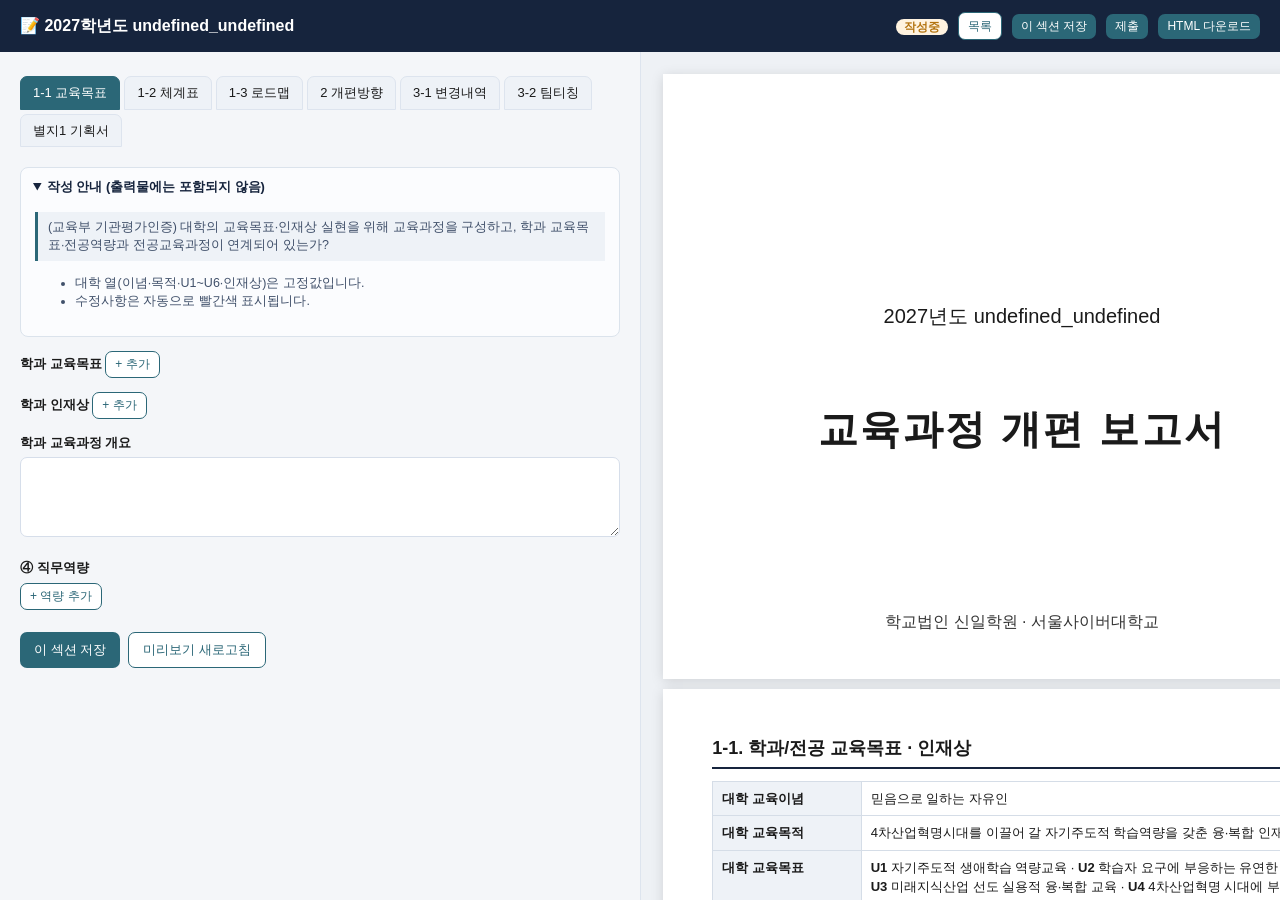
==== commit c714df41: "Update edit.html" ====
--- a/edit.html
+++ b/edit.html
@@ -237,10 +237,41 @@
     [['socialDemand', '① 산업체·사회적 요구 확인 방법 및 요구사항'], ['learnerDemand', '② 학습자 수요 확인 결과'], ['reformItems', '③ 개편 사항'], ['expectedEffect', '④ 개편 기대효과']].forEach(function (f) {
       h += '<div class="field"><label>' + f[1] + '</label><textarea oninput="Editors._s2(\'' + f[0] + '\',this.value)">' + U.esc(s[f[0]]) + '</textarea></div>';
     });
-    h += '<div class="field"><label>근거 URL(각주 자동번호)</label><div id="refList"></div><button class="btn sm ghost" onclick="Editors._addRef()">+ 근거 추가</button></div>';
+    h += '<div class="field"><label>근거문서(각주 자동번호)</label><div id="refList"></div>' +
+      '<div class="row" style="margin-top:6px">' +
+        '<button class="btn sm ghost" onclick="Editors._addRef()">+ URL 링크 추가</button>' +
+        '<label class="btn sm ghost" style="margin:0;cursor:pointer">+ 파일 업로드<input type="file" style="display:none" onchange="Editors._uploadRef(this)"></label>' +
+        '<span id="refUpMsg" class="muted" style="font-size:12px"></span>' +
+      '</div>' +
+      '<div class="muted" style="font-size:11.5px;margin-top:4px">업로드한 파일은 구글 드라이브의 「연도/학과」 폴더에 자동 저장되고, 위 목록에 링크로 추가됩니다.</div></div>';
     host.innerHTML = h; renderRefs();
   },
   _s2: function (k, v) { Edit.state.data.sec2[k] = v; Edit.touched(); },
+  _uploadRef: function (input) {
+    var file = input.files && input.files[0];
+    if (!file) return;
+    var msg = U.el('refUpMsg');
+    if (file.size > 25 * 1024 * 1024) { U.toast('파일이 너무 큽니다(25MB 이하만 가능).', true); input.value = ''; return; }
+    if (msg) msg.textContent = '업로드 중… ' + file.name;
+    var reader = new FileReader();
+    reader.onload = function () {
+      var b64 = String(reader.result).split(',')[1] || '';   // "[data-uri]" 에서 XXXX 만
+      API.call('uploadRef', { reportId: Edit.state.reportId, fileName: file.name, mimeType: file.type || 'application/octet-stream', dataBase64: b64 })
+        .then(function (r) {
+          input.value = '';
+          if (r && r.mock) { if (msg) msg.textContent = '(연습모드) 실제 저장은 실가동 시 됩니다 — ' + (r.name || file.name); return; }
+          Edit.state.data.sec2.refs.push({ label: r.name || file.name, url: r.url || '' });
+          renderRefs(); Edit.touched();
+          if (msg) msg.textContent = '저장 중… ' + (r.name || file.name);
+          // 업로드 직후 2섹션(sec2)을 서버에 바로 저장 → 링크가 시트에 반영(미저장 이탈 시 고아 파일 방지)
+          API.call('saveSection', { reportId: Edit.state.reportId, section: 'sec2', payload: Edit.state.data.sec2, baseUpdatedAt: Edit.state.baseUpdatedAt })
+            .then(function (sr) { if (sr && sr.updatedAt) Edit.state.baseUpdatedAt = sr.updatedAt; if (msg) msg.textContent = '업로드·저장 완료 — ' + (r.name || file.name); })
+            .catch(function (se) { if (msg) msg.textContent = '업로드됨(저장 실패 — 2섹션에서 [저장]을 눌러주세요): ' + (r.name || file.name); U.toast((se && se.message) || '저장 실패', true); });
+        })
+        .catch(function (e) { input.value = ''; if (msg) msg.textContent = ''; U.toast((e && e.message) || '업로드 실패', true); });
+    };
+    reader.readAsDataURL(file);
+  },
   _noChange: function (v) {
     Edit.state.data.meta.noChange2 = v;
     API.call('saveSection', { reportId: Edit.state.reportId, section: 'meta', payload: { noChange2: v }, baseUpdatedAt: Edit.state.baseUpdatedAt })
--- a/ui.css
+++ b/ui.css
@@ -83,3 +83,11 @@
 .rm-table { width:100%; border-collapse:collapse; font-size:12px; }
 .rm-table th, .rm-table td { border:1px solid #dde4ee; padding:4px; vertical-align:top; }
 .rm-table th { background:#eef2f7; }
+
+/* 3-1 변경내역 입력칸: 2 개편방향처럼 넓게(행 폭을 꽉 채움). 카드(#t31)에만 적용. */
+#t31 .row { margin-bottom:8px; }
+#t31 input:not([type=checkbox]), #t31 select, #t31 textarea { padding:8px 10px; border:1px solid #d6deea; border-radius:7px; font-size:13.5px; font-family:inherit; }
+#t31 .row > input, #t31 .row > select { flex:1 1 0; min-width:0; }              /* 나란한 입력칸이 행을 균등 분할해 넓게 */
+#t31 .row > input[style*="80px"] { flex:0 0 80px; }                             /* '기존 학점'은 의도된 소형칸 유지 */
+#t31 textarea { width:100%; min-height:80px; resize:vertical; }                 /* '변경 사유'도 전폭 */
+#t31 .chk { flex:0 0 auto; }                                                    /* 체크박스는 커지지 않게 */
--- a/report.css
+++ b/report.css
@@ -2,7 +2,7 @@
  * 파일: report.css — 출력물(미리보기 = 다운로드) 단일 기준 템플릿
  * 규격(§4-6): 기본 A4 세로, 1-2 특성화 교육체계표 구간만 가로.
  *   표는 넘김 허용(page-break-inside:auto), 행 단위 보호(tr avoid),
- *   도식·요약박스·밴드는 통째 보호. 강제 page-break 금지(1-2 방향전환만 예외).
+ *   도식·요약박스·밴드는 통째 보호. **각 섹션은 새 페이지에서 시작**(2026-08-08 요청, .sheet+.sheet page-break-before), 단 긴 표의 페이지 넘김은 계속 허용.
  *   웹폰트 없이도 안 깨지게 시스템 폰트 폴백(오프라인·file:// 전제).
  *
  * ※ 표준양식(학과특성화_교육체계표_표준양식.html)의 1-2 클래스명·색상·mm 단위는
@@ -32,6 +32,9 @@
 .report tr { page-break-inside: avoid; }
 .report .band, .report .micro, .report .cqi, .report .secbar, .report .idline, .report .cover { page-break-inside: avoid; }
 .report .sheet { page-break-after: auto; }
+/* 각 섹션(표지·1-1·1-2·1-3·2·3-1·3-2·별지)을 각각 새 페이지에서 시작(2026-08-08 SEANN 요청).
+   섹션 사이에만 나눔 → 맨 앞 표지 앞에는 빈 페이지 안 생김. 표가 길면 페이지 넘김은 그대로 허용. */
+.report .sheet + .sheet { page-break-before: always; break-before: page; }
 
 /* 변경(적색) 자동표시 — 화면·출력 공통(§C3) */
 .report .changed, .report .val-changed { color: #c0392b; }
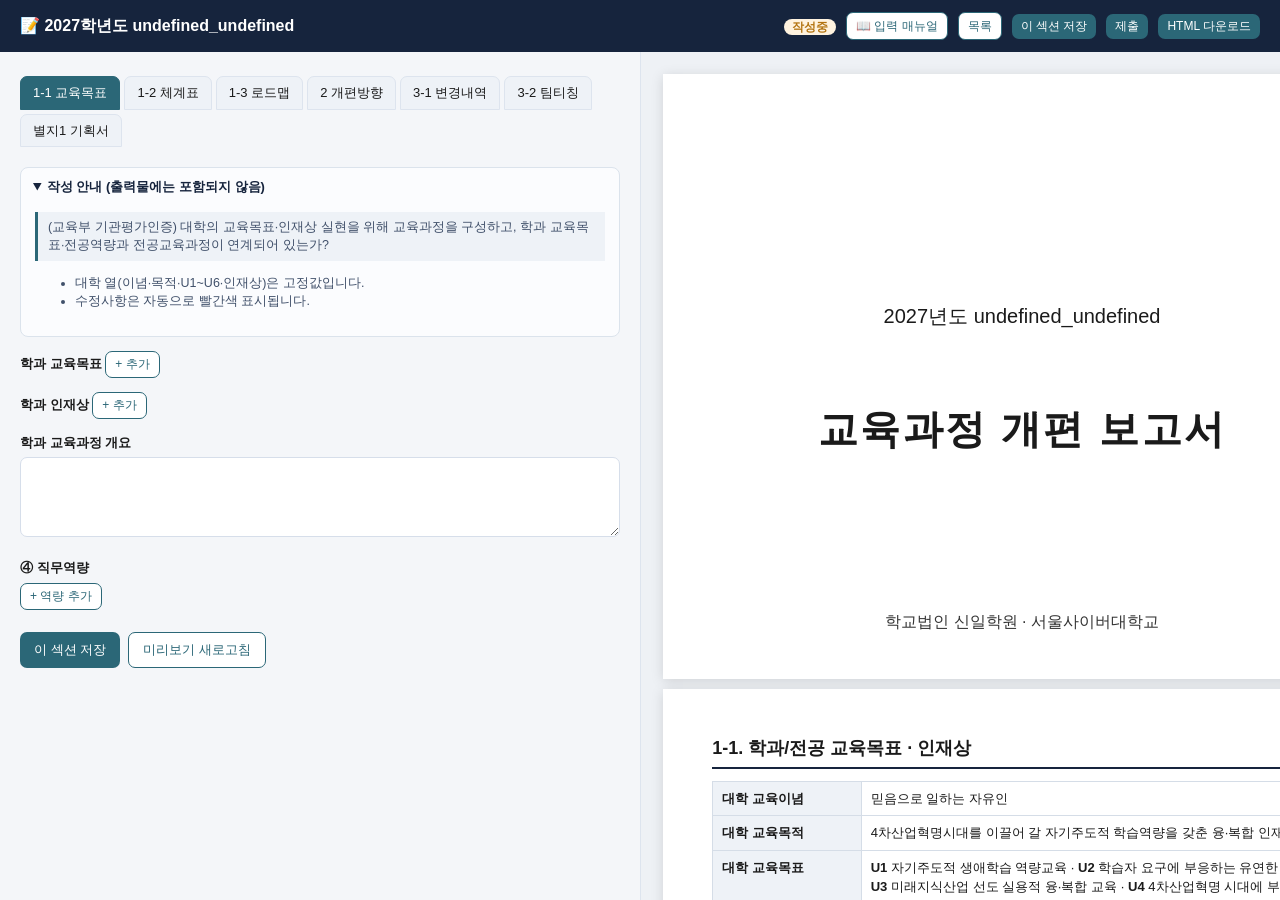
==== commit d1fcd8d4: "Update edit.html" ====
--- a/edit.html
+++ b/edit.html
@@ -14,6 +14,7 @@
   <div class="brand">📝 <span id="hdrTitle">보고서 작성</span></div>
   <div class="row">
     <span id="statusBadge"></span>
+    <a class="btn ghost sm" href="manual.html" target="_blank" rel="noopener">📖 입력 매뉴얼</a>
     <a class="btn ghost sm" href="index.html">목록</a>
     <button class="btn sm" onclick="Edit.saveCurrent()">이 섹션 저장</button>
     <button class="btn sm" onclick="Edit.submit()">제출</button>
@@ -49,9 +50,9 @@
   sec1_1: { cite: '(교육부 기관평가인증) 대학의 교육목표·인재상 실현을 위해 교육과정을 구성하고, 학과 교육목표·전공역량과 전공교육과정이 연계되어 있는가?',
             tips: ['대학 열(이념·목적·U1~U6·인재상)은 고정값입니다.', '수정사항은 자동으로 빨간색 표시됩니다.'] },
   sec1_2: { cite: '(교육부 기관평가인증) 학과별 교육목표 및 전공능력(역량)과 전공교육과정은 연계되어 있는가?',
-            tips: ['학과 교육목표는 3~4개만(6개 전부 옮겨쓰지 않음).', '배양역량에 C코드 병기 필수.', '성과증거는 학생이 내보이는 산출물(만족도·수강생 수 불가).', '비교과는 온/오프 구분 표기.'] },
+            tips: ['학과 교육목표는 대표 3~4개만 작성.', '배양역량에 C코드 병기 필수.', '성과증거는 학생이 내보이는 산출물(만족도·수강생 수 불가).', '비교과는 온/오프 구분 표기.'] },
   sec1_3: { cite: '(교육부 역량진단평가지표) 교육과정 편성의 적절성 — 수준단계별 체계화, 트렌드 반영여부.',
-            tips: ['과목명만 기재. 1학년 과목도 필요시 상위 난이도 배치 가능.', '동시 개설학기는 학기마다 표기하되, "1학기+하계 동시 개설은 1번만 입력".', '주관/공통/타과활용 구분. 개·폐설 과목은 적색 표시.'] },
+            tips: ['과목명만 기재. 1학년 과목도 필요시 상위 난이도 배치 가능.', '동시 개설학기는 학기마다 표기하되, "1학기/하계학기 각각 개설 시 1번만 입력".'] },
   sec2:   { cite: '(교육부 기관평가인증) 학생·사회·학문적 요구를 반영해 교육과정을 지속 개선하고 있는가?',
             tips: ['교육과정 변경이 있을 때만 작성. 없으면 "변경 없음" 체크.', '근거는 URL 기재(각주 자동번호). 교무처 제공 재학생 조사결과는 제출 제외.'] },
   sec3_1: { cite: '변경사항 코드 ①신설 ②폐지 ③과목명변경 ④학기변경 ⑤학년변경 ⑥학점변경 ⑦주관학과변경. 신설·폐지는 1행 1건.',
@@ -208,20 +209,40 @@
   sec1_2: function (host) {
     var s = Edit.state.data.sec1_2;
     var uv = Edit.state.data.univ;
-    var h = '<div class="field"><label>학과 특성화 한 줄</label><input type="text" value="' + U.esc(s.oneLine) + '" oninput="Editors._s12(\'oneLine\',this.value)"></div>';
-    h += '<div class="field"><label>학과 인재상(2~3개, 대학 인재상 괄호 병기)</label><div id="t12List"></div><button class="btn sm ghost" onclick="Editors._add12Talent()">+ 인재상</button></div>';
-    h += '<div class="field"><label>본표 (G행, 최소 3 · 최대 6)</label><div id="g12List"></div>' +
-         '<button class="btn sm ghost" onclick="Editors._addG()">+ 행 추가</button><div id="warn12" class="warnmsg"></div></div>';
-    h += '<div class="field"><label>마이크로디그리·융합전공(과정명, 쉼표 구분)</label>' +
-         '<input type="text" value="' + U.esc((s.micro && s.micro.programs || []).join(', ')) + '" oninput="Editors._micro(\'programs\',this.value)"></div>' +
-         '<div class="field"><label>연계 목표·역량</label><input type="text" value="' + U.esc(s.micro && s.micro.linked) + '" oninput="Editors._micro(\'linked\',this.value)"></div>';
+    if (!s.cert) s.cert = { microPrograms: [], microLinked: '', evidence: '' };
+    if (!s.tracks) s.tracks = [];
+    var hs = (s.headMeta && s.headMeta.snapshot) || null;   // 프리필 스냅샷(없으면 null=프리필 아님)
+    // HEAD 필드(한 줄 특성화·마이크로디그리·성과증거)도 1-1/1-3처럼 전년도/수정됨 배지·적색·되돌리기 표시
+    function headTag(field, cur, key) {
+      if (!hs) return '';
+      return (_ncmp(cur) !== _ncmp(hs[key] || ''))
+        ? '<span class="badge-changed">수정됨</span> <button type="button" class="btn-revert" onclick="revertHead12(\'' + field + '\')">되돌리기</button>'
+        : '<span class="badge-prefill">전년도</span>';
+    }
+    function headVc(cur, key) { return (hs && _ncmp(cur) !== _ncmp(hs[key] || '')) ? ' class="val-changed"' : ''; }
+    var cert = s.cert;
+    var progStr = (cert.microPrograms || []).join(' | ');
+    var evStr = cert.evidence || '';
+    var h = '';
+    // 학과 목표 및 인재상 (모두 1-1 자동반영 읽기전용) — 순서: 교육목표(G) → 인재상 → 직무역량(J) → 특성화 한 줄
+    h += '<div class="field"><label>학과 교육목표 (G) <span class="muted" style="font-size:11px">· 1-1 자동반영(읽기전용)</span></label><div id="g12Goals"></div></div>';
+    h += '<div class="field"><label>학과 인재상 <span class="muted" style="font-size:11px">· 1-1 자동반영(읽기전용)</span></label><div id="t12List"></div></div>';
+    h += '<div class="field"><label>학과 직무역량 (J) <span class="muted" style="font-size:11px">· 1-1 직무역량 명칭만 자동반영(읽기전용)</span></label><div id="j12List"></div></div>';
+    h += '<div class="field"><label>학과 특성화 한 줄 ' + headTag('oneLine', s.oneLine, 'oneLine') + '</label><input type="text"' + headVc(s.oneLine, 'oneLine') + ' value="' + U.esc(s.oneLine) + '" oninput="Editors._s12(\'oneLine\',this.value)"></div>';
+    // 특성화 트랙 본표 (동적 생성 · 최대 6)
+    h += '<div class="field"><label>특성화 트랙 (내용 입력 시 생성 · 최대 6)</label><div id="g12List"></div>' +
+         '<button class="btn sm ghost" onclick="Editors._addTrack()">+ 트랙 추가</button><div id="warn12" class="warnmsg"></div></div>';
+    // 성과증거 및 학습성과 인증 (학과 1건)
+    h += '<div class="field"><label>마이크로디그리·융합전공(과정명, 쉼표 구분) ' + headTag('microPrograms', progStr, 'microPrograms') + '</label>' +
+         '<input type="text"' + headVc(progStr, 'microPrograms') + ' value="' + U.esc((cert.microPrograms || []).join(', ')) + '" oninput="Editors._cert(\'microPrograms\',this.value)"></div>' +
+         '<div class="field"><label>연계 트랙·목표(G)·역량(C·J) ' + headTag('microLinked', cert.microLinked || '', 'microLinked') + '</label><input type="text"' + headVc(cert.microLinked || '', 'microLinked') + ' value="' + U.esc(cert.microLinked || '') + '" oninput="Editors._cert(\'microLinked\',this.value)"></div>' +
+         '<div class="field"><label>성과증거(학생 산출물·수행·기록) ' + headTag('evidence', evStr, 'evidence') + '</label><input type="text"' + headVc(evStr, 'evidence') + ' value="' + U.esc(evStr) + '" oninput="Editors._cert(\'evidence\',this.value)"></div>';
     host.innerHTML = h;
-    render12Talents(); renderG(uv);
+    render12Goals(); render12Talents(); render12Jobs(); renderTracks(uv);
   },
   _s12: function (k, v) { Edit.state.data.sec1_2[k] = v; Edit.touched(); },
-  _micro: function (k, v) { var m = Edit.state.data.sec1_2.micro || (Edit.state.data.sec1_2.micro = {}); m[k] = (k === 'programs') ? v.split(',').map(function (x) { return x.trim(); }).filter(Boolean) : v; Edit.touched(); },
-  _add12Talent: function () { Edit.state.data.sec1_2.talents.push(''); render12Talents(); },
-  _addG: function () { var r = Edit.state.data.sec1_2.rows; if (r.length >= 6) return U.toast('최대 6행입니다.', true); r.push({ no: 'G' + (r.length + 1), goal: '', uCodes: [], capability: '', cCodes: [], curriculum: { basic: '', advanced: '', applied: '' }, nonCurricular: '', evidence: '' }); renderG(Edit.state.data.univ); Edit.touched(); },
+  _cert: function (k, v) { var c = Edit.state.data.sec1_2.cert || (Edit.state.data.sec1_2.cert = {}); c[k] = (k === 'microPrograms') ? v.split(',').map(function (x) { return x.trim(); }).filter(Boolean) : v; Edit.touched(); },
+  _addTrack: function () { var t = Edit.state.data.sec1_2.tracks || (Edit.state.data.sec1_2.tracks = []); if (t.length >= 6) return U.toast('최대 6트랙입니다.', true); t.push({ no: 'T' + (t.length + 1), trackName: '', uCodes: [], gCodes: [], cCodes: [], jCodes: [], curriculum: { basic: '', advanced: '', applied: '' }, nonCurricular: '' }); renderTracks(Edit.state.data.univ); Edit.touched(); },
 
   /* ── 1-3 ── */
   sec1_3: function (host) {
@@ -348,36 +369,99 @@
 function setJob(i, k, v) { Edit.state.data.sec1_1.jobCompetencies[i][k] = v; Edit.touched(); }
 function delJob(i) { Edit.state.data.sec1_1.jobCompetencies.splice(i, 1); renderJobs(); Edit.touched(); }
 
-/* ── 1-2 인재상·본표 ── */
+/* ── 1-2 인재상(읽기전용, 1-1 자동반영)·본표 ── */
+/* 인재상은 1-1을 단일 원본으로 사용한다. 여기서는 1-1 값을 읽기전용으로 보여주기만 한다. */
 function render12Talents() {
-  var arr = Edit.state.data.sec1_2.talents; var host = U.el('t12List'); if (!host) return;
-  host.innerHTML = arr.map(function (t, i) {
-    return '<div class="inline"><input type="text" value="' + U.esc(t) + '" oninput="set12Talent(' + i + ',this.value)"> <span class="x" onclick="del12Talent(' + i + ')">✕</span></div>';
-  }).join('');
-}
-function set12Talent(i, v) { Edit.state.data.sec1_2.talents[i] = v; Edit.touched(); }
-function del12Talent(i) { Edit.state.data.sec1_2.talents.splice(i, 1); render12Talents(); Edit.touched(); }
-
-function renderG(uv) {
-  var rows = Edit.state.data.sec1_2.rows; var host = U.el('g12List'); if (!host) return;
+  var arr = (Edit.state.data.sec1_1 && Edit.state.data.sec1_1.talents) || [];
+  var host = U.el('t12List'); if (!host) return;
+  if (!arr.length) { host.innerHTML = '<span class="muted" style="font-size:12px">1-1에 인재상을 입력하면 여기에 표시됩니다.</span>'; return; }
+  host.innerHTML = arr.map(function (t) {
+    var v = (t && typeof t === 'object') ? t.value : t;
+    return '<div class="inline"><input type="text" value="' + U.esc(v) + '" readonly disabled></div>';
+  }).join('');
+}
+
+/* 학과 교육목표(G)·직무역량(J) — 1-1 자동반영(읽기전용) */
+function render12Goals() {
+  var arr = (Edit.state.data.sec1_1 && Edit.state.data.sec1_1.goals) || [];
+  var host = U.el('g12Goals'); if (!host) return;
+  if (!arr.length) { host.innerHTML = '<span class="muted" style="font-size:12px">1-1에 학과 교육목표를 입력하면 여기에 G코드로 표시됩니다.</span>'; return; }
+  host.innerHTML = arr.map(function (g, i) {
+    var v = (g && typeof g === 'object') ? g.value : g;
+    return '<div class="inline"><b style="color:#b26a00;margin-right:6px">G' + (i + 1) + '</b><input type="text" value="' + U.esc(v) + '" readonly disabled></div>';
+  }).join('');
+}
+function render12Jobs() {
+  var arr = (Edit.state.data.sec1_1 && Edit.state.data.sec1_1.jobCompetencies) || [];
+  var host = U.el('j12List'); if (!host) return;
+  if (!arr.length) { host.innerHTML = '<span class="muted" style="font-size:12px">1-1에 직무역량을 입력하면 여기에 J코드(명칭)로 표시됩니다.</span>'; return; }
+  host.innerHTML = arr.map(function (j, i) {
+    var v = (j && typeof j === 'object') ? (j.name || j.value || '') : j;
+    return '<div class="inline"><b style="color:#7b3f8f;margin-right:6px">J' + (i + 1) + '</b><input type="text" value="' + U.esc(v) + '" readonly disabled></div>';
+  }).join('');
+}
+/* 특성화 트랙 본표(동적, 최대 6). U/G/C/J 코드 선택 + 선이수(기초→심화→응용) + 비교과. */
+function renderTracks(uv) {
+  var tracks = Edit.state.data.sec1_2.tracks || (Edit.state.data.sec1_2.tracks = []);
+  var host = U.el('g12List'); if (!host) return;
   var uCodes = (uv.goals || []).map(function (g) { return g.code; });
   var cCodes = (uv.competencies || []).map(function (c) { return c.code; });
-  host.innerHTML = rows.map(function (r, i) {
+  var s11 = Edit.state.data.sec1_1 || {};
+  var gCodes = (s11.goals || []).map(function (g, i) { return 'G' + (i + 1); });
+  var jCodes = (s11.jobCompetencies || []).map(function (j, i) { return 'J' + (i + 1); });
+  if (!tracks.length) { host.innerHTML = '<div class="muted" style="font-size:12px">아직 트랙이 없습니다. [+ 트랙 추가]로 생성하세요(최대 6).</div>'; validate12(); return; }
+  host.innerHTML = tracks.map(function (r, i) {
+    var ch = trackChanged12_(r);
+    var vc = ch ? ' class="val-changed"' : '';
+    var tag = r.prefillSnapshot ? (ch ? '<span class="badge-changed">수정됨</span> <button type="button" class="btn-revert" onclick="revertTrack(' + i + ')">되돌리기</button>' : '<span class="badge-prefill">전년도</span>') : '';
     return '<div class="card" style="padding:12px;margin-bottom:10px">' +
-      '<div class="row"><b>' + U.esc(r.no || ('G' + (i + 1))) + '</b> <span class="x" onclick="delG(' + i + ')" style="margin-left:auto;cursor:pointer">✕ 행삭제</span></div>' +
-      '<div class="field"><label>학과 교육목표</label><input type="text" value="' + U.esc(r.goal) + '" oninput="setG(' + i + ',\'goal\',this.value)"></div>' +
+      '<div class="row"><b>' + U.esc(r.no || ('T' + (i + 1))) + '</b> ' + tag + ' <span class="x" onclick="delTrack(' + i + ')" style="margin-left:auto;cursor:pointer">✕ 트랙삭제</span></div>' +
+      '<div class="field"><label>트랙명</label><input type="text"' + vc + ' value="' + U.esc(r.trackName) + '" oninput="setTrack(' + i + ',\'trackName\',this.value)"></div>' +
       '<div class="field"><label>연계 대학 교육목표(U)</label>' + codeChips(uCodes, r.uCodes, 'u', i) + '</div>' +
-      '<div class="field"><label>배양 역량(텍스트)</label><input type="text" value="' + U.esc(r.capability) + '" oninput="setG(' + i + ',\'capability\',this.value)"></div>' +
-      '<div class="field"><label>연계 핵심역량(C) — 병기 필수</label>' + codeChips(cCodes, r.cCodes, 'c', i) + '</div>' +
-      '<div class="field"><label>교육과정 기초</label><input type="text" value="' + U.esc(r.curriculum.basic) + '" oninput="setCur(' + i + ',\'basic\',this.value)"></div>' +
-      '<div class="field"><label>교육과정 심화</label><input type="text" value="' + U.esc(r.curriculum.advanced) + '" oninput="setCur(' + i + ',\'advanced\',this.value)"></div>' +
-      '<div class="field"><label>교육과정 응용</label><input type="text" value="' + U.esc(r.curriculum.applied) + '" oninput="setCur(' + i + ',\'applied\',this.value)"></div>' +
-      '<div class="field"><label>비교과·현장연계(온/오프 표기)</label><input type="text" value="' + U.esc(r.nonCurricular) + '" oninput="setG(' + i + ',\'nonCurricular\',this.value)"></div>' +
-      '<div class="field"><label>성과증거·평가(학생 산출물)</label><input type="text" value="' + U.esc(r.evidence) + '" oninput="setG(' + i + ',\'evidence\',this.value)"></div>' +
+      '<div class="field"><label>연계 학과 교육목표(G)</label>' + (gCodes.length ? codeChips(gCodes, r.gCodes, 'g', i) : '<span class="muted" style="font-size:11px">1-1 교육목표를 입력하면 선택지가 생깁니다.</span>') + '</div>' +
+      '<div class="field"><label>배양 역량 — 핵심역량(C)</label>' + codeChips(cCodes, r.cCodes, 'c', i) + '</div>' +
+      '<div class="field"><label>배양 역량 — 직무역량(J)</label>' + (jCodes.length ? codeChips(jCodes, r.jCodes, 'j', i) : '<span class="muted" style="font-size:11px">1-1 직무역량을 입력하면 선택지가 생깁니다.</span>') + '</div>' +
+      '<div class="field"><label>교육과정 기초(선이수)</label><input type="text"' + vc + ' value="' + U.esc(r.curriculum.basic) + '" oninput="setCurT(' + i + ',\'basic\',this.value)"></div>' +
+      '<div class="field"><label>교육과정 심화(선이수)</label><input type="text"' + vc + ' value="' + U.esc(r.curriculum.advanced) + '" oninput="setCurT(' + i + ',\'advanced\',this.value)"></div>' +
+      '<div class="field"><label>교육과정 응용(선이수)</label><input type="text"' + vc + ' value="' + U.esc(r.curriculum.applied) + '" oninput="setCurT(' + i + ',\'applied\',this.value)"></div>' +
+      '<div class="field"><label>비교과·현장연계(온/오프 표기)</label><input type="text"' + vc + ' value="' + U.esc(r.nonCurricular) + '" oninput="setTrack(' + i + ',\'nonCurricular\',this.value)"></div>' +
       '</div>';
   }).join('');
   validate12();
 }
+/* 공백/탭 정규화 비교 헬퍼(백엔드 normalizeCmp_ 와 동일 규칙). */
+function _ncmp(x) { return String(x == null ? '' : x).replace(/[ \t]+/g, ' ').replace(/^\s+|\s+$/g, ''); }
+/* 1-2 트랙행이 프리필 스냅샷과 달라졌는지(어느 필드든). 백엔드 trackDiffers12_ 와 동일 규칙. */
+function trackChanged12_(r) {
+  var s = r.prefillSnapshot; if (!s) return false;
+  var t = _ncmp;
+  function a(x) { return (x || []).slice().sort().join(','); }
+  var cur = r.curriculum || {};
+  return t(r.trackName) !== t(s.trackName) || a(r.uCodes) !== a(s.uCodes) || a(r.gCodes) !== a(s.gCodes) ||
+    a(r.cCodes) !== a(s.cCodes) || a(r.jCodes) !== a(s.jCodes) ||
+    t(cur.basic) !== t(s.basic) || t(cur.advanced) !== t(s.advanced) || t(cur.applied) !== t(s.applied) ||
+    t(r.nonCurricular) !== t(s.nonCurricular);
+}
+/* HEAD 필드(한 줄 특성화·마이크로디그리·성과증거)를 프리필 스냅샷 값으로 되돌림. */
+function revertHead12(field) {
+  var s = Edit.state.data.sec1_2; var hs = s.headMeta && s.headMeta.snapshot; if (!hs) return;
+  var c = s.cert || (s.cert = {});
+  if (field === 'oneLine') { s.oneLine = hs.oneLine || ''; }
+  else if (field === 'microPrograms') { c.microPrograms = (hs.microPrograms || '').split('|').map(function (x) { return x.trim(); }).filter(Boolean); }
+  else if (field === 'microLinked') { c.microLinked = hs.microLinked || ''; }
+  else if (field === 'evidence') { c.evidence = hs.evidence || ''; }
+  Edit.show('sec1_2'); Edit.touched();
+}
+/* 트랙 전체를 프리필 스냅샷으로 되돌림. */
+function revertTrack(i) {
+  var r = Edit.state.data.sec1_2.tracks[i]; var s = r.prefillSnapshot; if (!s) return;
+  r.trackName = s.trackName; r.uCodes = (s.uCodes || []).slice(); r.gCodes = (s.gCodes || []).slice();
+  r.cCodes = (s.cCodes || []).slice(); r.jCodes = (s.jCodes || []).slice();
+  r.curriculum = { basic: s.basic, advanced: s.advanced, applied: s.applied };
+  r.nonCurricular = s.nonCurricular;
+  renderTracks(Edit.state.data.univ); Edit.touched();
+}
+var _rgTimer; function renderTracksDebounced() { clearTimeout(_rgTimer); _rgTimer = setTimeout(function () { renderTracks(Edit.state.data.univ); }, 600); }
 function codeChips(all, selected, kind, rowIdx) {
   return '<div>' + all.map(function (code) {
     var on = (selected || []).indexOf(code) > -1;
@@ -385,31 +469,33 @@
   }).join('') + '</div>';
 }
 function toggleCode(i, kind, code) {
-  var r = Edit.state.data.sec1_2.rows[i]; var key = kind === 'u' ? 'uCodes' : 'cCodes';
+  var r = Edit.state.data.sec1_2.tracks[i];
+  var key = kind === 'u' ? 'uCodes' : kind === 'g' ? 'gCodes' : kind === 'j' ? 'jCodes' : 'cCodes';
   var arr = r[key] || (r[key] = []); var p = arr.indexOf(code);
   if (p > -1) arr.splice(p, 1); else arr.push(code);
-  renderG(Edit.state.data.univ); Edit.touched();
-}
-function setG(i, k, v) { Edit.state.data.sec1_2.rows[i][k] = v; validate12(); Edit.touched(); }
-function setCur(i, k, v) { Edit.state.data.sec1_2.rows[i].curriculum[k] = v; validate12(); Edit.touched(); }
-function delG(i) { Edit.state.data.sec1_2.rows.splice(i, 1); renderG(Edit.state.data.univ); Edit.touched(); }
+  renderTracks(Edit.state.data.univ); Edit.touched();
+}
+function setTrack(i, k, v) { Edit.state.data.sec1_2.tracks[i][k] = v; validate12(); renderTracksDebounced(); Edit.touched(); }
+function setCurT(i, k, v) { Edit.state.data.sec1_2.tracks[i].curriculum[k] = v; validate12(); renderTracksDebounced(); Edit.touched(); }
+function delTrack(i) { Edit.state.data.sec1_2.tracks.splice(i, 1); renderTracks(Edit.state.data.univ); Edit.touched(); }
 function validate12() {
-  var rows = Edit.state.data.sec1_2.rows; var w = [];
-  if (rows.length > 4) w.push('교육목표가 ' + rows.length + '개입니다(권장 3~4개).');
-  rows.forEach(function (r, i) {
+  var tracks = Edit.state.data.sec1_2.tracks || []; var w = [];
+  if (tracks.length > 6) w.push('트랙이 ' + tracks.length + '개입니다(최대 6).');
+  tracks.forEach(function (r, i) {
     var cur = r.curriculum || {};
-    if (!cur.basic || !cur.advanced || !cur.applied) w.push((r.no || ('G' + (i + 1))) + ': 기초·심화·응용 중 빈 칸이 있습니다(교과 없는 목표).');
-    if (!(r.cCodes || []).length) w.push((r.no || ('G' + (i + 1))) + ': 배양역량에 C코드가 없습니다.');
-    if (/만족도|수강생\s*수/.test(r.evidence || '')) w.push((r.no || ('G' + (i + 1))) + ': 성과증거에 "만족도/수강생 수"는 부적합합니다.');
+    var no = r.no || ('T' + (i + 1));
+    if (!r.trackName) w.push(no + ': 트랙명이 비었습니다.');
+    if (!cur.basic && !cur.advanced && !cur.applied) w.push(no + ': 교육과정(기초·심화·응용)이 모두 비었습니다.');
+    if (!(r.cCodes || []).length && !(r.jCodes || []).length) w.push(no + ': 배양역량(C 또는 J)이 없습니다.');
   });
   var host = U.el('warn12'); if (host) host.innerHTML = w.map(function (x) { return '⚠ ' + U.esc(x); }).join('<br>');
 }
 
 /* ── 1-3 로드맵 그리드 ── */
 function renderRoadmap() {
-  var grades = [1, 2, 3, 4], terms = ['1학기+하계', '2학기+동계'], levels = ['기초', '심화(핵심)', '응용'];
+  var grades = [1, 2, 3, 4], terms = ['1학기+하계', '2학기+동계'], levels = ['Lv1', 'Lv2', 'Lv3'];
   var cells = Edit.state.data.sec1_3.cells;
-  function levelKey(l) { return l.indexOf('심화') === 0 ? '심화' : l; }
+  function levelKey(l) { var s = String(l || ''); if (s.indexOf('기초') === 0 || s.toLowerCase() === 'lv1') return 'Lv1'; if (s.indexOf('심화') === 0 || s.toLowerCase() === 'lv2') return 'Lv2'; if (s.indexOf('응용') === 0 || s.toLowerCase() === 'lv3') return 'Lv3'; return s; }
   function cell(level, grade, term) {
     var found = cells.filter(function (c) { return levelKey(c.level) === levelKey(level) && Number(c.grade) === grade && c.term === term; })[0];
     if (!found) { found = { level: levelKey(level), grade: grade, term: term, courses: [] }; cells.push(found); }
@@ -438,7 +524,7 @@
   var name = prompt('과목명을 입력하세요'); if (!name) return;
   var owner = prompt('개설구분: 주관 / 공통 / 타과활용', '주관') || '주관';
   var cells = Edit.state.data.sec1_3.cells;
-  function levelKey(l) { return l.indexOf('심화') === 0 ? '심화' : l; }
+  function levelKey(l) { var s = String(l || ''); if (s.indexOf('기초') === 0 || s.toLowerCase() === 'lv1') return 'Lv1'; if (s.indexOf('심화') === 0 || s.toLowerCase() === 'lv2') return 'Lv2'; if (s.indexOf('응용') === 0 || s.toLowerCase() === 'lv3') return 'Lv3'; return s; }
   var c = cells.filter(function (x) { return levelKey(x.level) === levelKey(level) && Number(x.grade) === grade && x.term === term; })[0];
   if (!c) { c = { level: levelKey(level), grade: grade, term: term, courses: [] }; cells.push(c); }
   c.courses.push({ name: name, owner: owner, prefillSnapshot: '', isPrefilled: false, changed: true });
@@ -446,7 +532,7 @@
 }
 function rmDelCourse(level, grade, term, ci) {
   var cells = Edit.state.data.sec1_3.cells;
-  function levelKey(l) { return l.indexOf('심화') === 0 ? '심화' : l; }
+  function levelKey(l) { var s = String(l || ''); if (s.indexOf('기초') === 0 || s.toLowerCase() === 'lv1') return 'Lv1'; if (s.indexOf('심화') === 0 || s.toLowerCase() === 'lv2') return 'Lv2'; if (s.indexOf('응용') === 0 || s.toLowerCase() === 'lv3') return 'Lv3'; return s; }
   var c = cells.filter(function (x) { return levelKey(x.level) === levelKey(level) && Number(x.grade) === grade && x.term === term; })[0];
   if (c) { c.courses.splice(ci, 1); renderRoadmap(); Edit.touched(); }
 }
@@ -463,15 +549,31 @@
 function delRef(i) { Edit.state.data.sec2.refs.splice(i, 1); renderRefs(); Edit.touched(); }
 
 /* ── 3-1 ── */
+/* 3-1 드롭다운 헬퍼: [value,label] 배열 또는 문자열 배열을 받아 select HTML 생성 */
+function sel31(i, grp, key, cur, options, placeholder) {
+  var o = '<option value="">' + placeholder + '</option>' + options.map(function (op) {
+    var val = (op instanceof Array) ? op[0] : op, lab = (op instanceof Array) ? op[1] : op;
+    return '<option value="' + U.esc(val) + '"' + (String(cur) === String(val) ? ' selected' : '') + '>' + U.esc(lab) + '</option>';
+  }).join('');
+  return '<select onchange="set31(' + i + ',\'' + grp + '\',\'' + key + '\',this.value)">' + o + '</select>';
+}
 function render31() {
   var arr = Edit.state.data.sec3_1; var host = U.el('t31'); if (!host) return;
+  var TYPES = ['전공필수', '전공선택', '교양필수', '교양선택', '일반선택'];
+  var GRADES = [['1', '1학년'], ['2', '2학년'], ['3', '3학년'], ['4', '4학년']];
+  var TERMS = ['1학기', '2학기'];
   host.innerHTML = arr.map(function (r, i) {
     var b = r.before, a = r.after;
     return '<div class="card" style="padding:12px;margin-bottom:10px"><div class="row"><b>연번 ' + (i + 1) + '</b><span class="x" onclick="del31(' + i + ')" style="margin-left:auto;cursor:pointer">✕</span></div>' +
+      '<div class="muted" style="font-size:12px;margin:6px 0 2px">기존 교육과정</div>' +
       '<div class="row"><input placeholder="기존 과목명" value="' + U.esc(b.name) + '" oninput="set31(' + i + ',\'before\',\'name\',this.value)">' +
-      '<input placeholder="기존 학점" style="width:80px" value="' + U.esc(b.credit) + '" oninput="set31(' + i + ',\'before\',\'credit\',this.value)"></div>' +
+        '<input placeholder="학점" style="width:80px" value="' + U.esc(b.credit) + '" oninput="set31(' + i + ',\'before\',\'credit\',this.value)"></div>' +
+      '<div class="row">' + sel31(i, 'before', 'type', b.type, TYPES, '이수구분') + sel31(i, 'before', 'grade', b.grade, GRADES, '학년') + sel31(i, 'before', 'term', b.term, TERMS, '학기') + '</div>' +
+      '<div class="muted" style="font-size:12px;margin:8px 0 2px">변경 교육과정</div>' +
       '<div class="row"><input placeholder="변경 과목명" value="' + U.esc(a.name) + '" oninput="set31(' + i + ',\'after\',\'name\',this.value)">' +
-      '<input placeholder="영문명" value="' + U.esc(a.nameEn) + '" oninput="set31(' + i + ',\'after\',\'nameEn\',this.value)"></div>' +
+        '<input placeholder="영문명" value="' + U.esc(a.nameEn) + '" oninput="set31(' + i + ',\'after\',\'nameEn\',this.value)"></div>' +
+      '<div class="row"><input placeholder="학점" style="width:80px" value="' + U.esc(a.credit) + '" oninput="set31(' + i + ',\'after\',\'credit\',this.value)">' +
+        sel31(i, 'after', 'type', a.type, TYPES, '이수구분') + sel31(i, 'after', 'grade', a.grade, GRADES, '학년') + sel31(i, 'after', 'term', a.term, TERMS, '학기') + '</div>' +
       '<div class="row"><select onchange="set31c(' + i + ',this.value)"><option value="">변경사항</option>' +
         ['①신설', '②폐지', '③과목명변경', '④학기변경', '⑤학년변경', '⑥학점변경', '⑦주관학과변경'].map(function (o) { return '<option ' + (r.changeType === o ? 'selected' : '') + '>' + o + '</option>'; }).join('') + '</select>' +
         '<label class="chk"><input type="checkbox" ' + (r.sameCourse ? 'checked' : '') + ' onchange="set31b(' + i + ',\'sameCourse\',this.checked)"> 동일교과</label>' +
@@ -517,7 +619,8 @@
     return '<div class="card" style="padding:12px;margin-bottom:10px"><div class="row"><b>기획서 ' + (i + 1) + '</b><span class="x" onclick="del33(' + i + ')" style="margin-left:auto;cursor:pointer">✕</span></div>' +
       '<div class="row"><input placeholder="한글명(공백X,15자↓)" class="' + (nameErr ? 'val-changed' : '') + '" value="' + U.esc(r.courseNameKo) + '" oninput="set33(' + i + ',\'courseNameKo\',this.value)"><input placeholder="영문명" value="' + U.esc(r.courseNameEn) + '" oninput="set33(' + i + ',\'courseNameEn\',this.value)"></div>' +
       (nameErr ? '<div class="warnmsg">한글명은 띄어쓰기 없이 15자 이하여야 합니다.</div>' : '') +
-      '<div class="row"><input placeholder="학점" style="width:70px" value="' + U.esc(r.credit) + '" oninput="set33(' + i + ',\'credit\',this.value)"><input placeholder="학년" style="width:70px" value="' + U.esc(r.grade) + '" oninput="set33(' + i + ',\'grade\',this.value)">' +
+      '<div class="row"><input placeholder="학점" style="width:70px" value="' + U.esc(r.credit) + '" oninput="set33(' + i + ',\'credit\',this.value)">' +
+        '<select onchange="set33(' + i + ',\'grade\',this.value)"><option value="">학년</option>' + [['1', '1학년'], ['2', '2학년'], ['3', '3학년'], ['4', '4학년']].map(function (g) { return '<option value="' + g[0] + '"' + (parseInt(r.grade, 10) === Number(g[0]) ? ' selected' : '') + '>' + g[1] + '</option>'; }).join('') + '</select>' +
         '<select onchange="set33(' + i + ',\'type\',this.value)"><option ' + (r.type === '전공선택' ? 'selected' : '') + '>전공선택</option><option ' + (r.type === '교양선택' ? 'selected' : '') + '>교양선택</option></select>' +
         '<select onchange="set33(' + i + ',\'certRelated\',this.value)"><option value="N" ' + (r.certRelated === 'N' ? 'selected' : '') + '>자격증 N</option><option value="Y" ' + (r.certRelated === 'Y' ? 'selected' : '') + '>자격증 Y</option></select></div>' +
       '<div class="field"><label>개설학기</label>' + ['1학기', '하계', '2학기', '동계'].map(function (t) {
@@ -560,7 +663,13 @@
       jobCompetencies: s.jobCompetencies.map(function (j) { return { name: j.name, definition: j.definition, prefillSnapshot: j.prefillSnapshot }; })
     };
   },
-  sec1_2: function () { return Edit.state.data.sec1_2; },
+  sec1_2: function () {
+    // 재설계 v2: {oneLine, tracks, cert, headMeta}. G·J·인재상은 1-1 단일원본 파생이라 저장 안 함(출력·편집 시 1-1에서 읽음).
+    var src = Edit.state.data.sec1_2;
+    var s12 = {};                                   // 라이브 상태 변이 방지: 얕은 복사
+    for (var k in src) { if (src.hasOwnProperty(k)) s12[k] = src[k]; }
+    return s12;
+  },
   sec1_3: function () { return { cells: Edit.state.data.sec1_3.cells }; },
   sec2:   function () { return Edit.state.data.sec2; },
   sec3_1: function () { return { rows: Edit.state.data.sec3_1 }; },
--- a/ui.css
+++ b/ui.css
@@ -83,6 +83,10 @@
 .rm-table { width:100%; border-collapse:collapse; font-size:12px; }
 .rm-table th, .rm-table td { border:1px solid #dde4ee; padding:4px; vertical-align:top; }
 .rm-table th { background:#eef2f7; }
+/* 1-3 로드맵 표: 학년별 1학기+하계 / 2학기+동계 8개 칸을 같은 폭으로 균등 배치. (로드맵 표에만 적용 — 별지1 핵심역량표 등 다른 rm-table 불변) */
+#rmGrid .rm-table { table-layout:fixed; }
+#rmGrid .rm-table thead tr:first-child th:first-child { width:68px; }           /* 맨 왼쪽 수준(기초·심화·응용) 라벨열만 고정폭 → 나머지 8칸이 남은 폭을 균등 분할 */
+#rmGrid .rm-table .lvcol { white-space:nowrap; }                                /* '심화(핵심)' 라벨이 두 줄로 접히지 않게 */
 
 /* 3-1 변경내역 입력칸: 2 개편방향처럼 넓게(행 폭을 꽉 채움). 카드(#t31)에만 적용. */
 #t31 .row { margin-bottom:8px; }
@@ -91,3 +95,27 @@
 #t31 .row > input[style*="80px"] { flex:0 0 80px; }                             /* '기존 학점'은 의도된 소형칸 유지 */
 #t31 textarea { width:100%; min-height:80px; resize:vertical; }                 /* '변경 사유'도 전폭 */
 #t31 .chk { flex:0 0 auto; }                                                    /* 체크박스는 커지지 않게 */
+
+/* 3-2 팀티칭 입력칸: 3-1처럼 넓고 균형있게(옆 공백 없이 행을 꽉 채움). 카드(#t32)에만 적용. */
+#t32 .row { margin-bottom:8px; }
+#t32 input:not([type=checkbox]), #t32 select { padding:8px 10px; border:1px solid #d6deea; border-radius:7px; font-size:13.5px; font-family:inherit; }
+#t32 .row > input, #t32 .row > select { flex:1 1 0; min-width:0; }              /* 나란한 입력칸이 행을 균등 분할해 넓게 */
+#t32 .row > input[style*="80px"] { flex:0 0 80px; }                             /* '학점'은 의도된 소형칸 유지 */
+#t32 .chk { flex:0 0 auto; }                                                    /* '전임' 체크박스는 커지지 않게 */
+
+/* 별지1(교과목 기획서) 입력칸: 3-1처럼 넓고 균형있게. 카드(#t33)에만 적용. */
+#t33 .row { margin-bottom:8px; }
+#t33 input:not([type=checkbox]), #t33 select { padding:8px 10px; border:1px solid #d6deea; border-radius:7px; font-size:13.5px; font-family:inherit; }
+#t33 .row > input, #t33 .row > select { flex:1 1 0; min-width:0; }              /* 나란한 입력·드롭다운이 행을 균등 분할해 넓게 */
+#t33 .row > input[style*="70px"] { flex:0 0 90px; }                            /* '학점'은 소형 유지(학년은 드롭다운으로 전환됨) */
+#t33 .field > input { width:100%; }                                            /* .field 단독 input(직무역량·교과수준)도 전폭(type 미지정 대응) */
+#t33 .chk { flex:0 0 auto; }                                                    /* 체크박스는 커지지 않게 */
+
+/* 아코디언(접기/펼치기) — 관리자 도구 패널·학과 선택 목록. 네이티브 <details> 기반. */
+.acc { border-top:1px solid #eef1f5; }
+.acc > summary.acc-h { cursor:pointer; font-weight:800; font-size:15px; list-style:none; padding:6px 0; user-select:none; color:#1f2937; }
+.acc > summary.acc-h::-webkit-details-marker { display:none; }
+.acc > summary.acc-h::before { content:'\25B8'; color:#8a97a8; margin-right:7px; display:inline-block; transition:transform .15s; }
+.acc[open] > summary.acc-h::before { content:'\25BE'; }
+.acc > summary.acc-h.sm { font-size:13px; font-weight:700; color:#3d5a80; }
+#adminPanel .acc { border-top:none; }
--- a/report.css
+++ b/report.css
@@ -101,3 +101,33 @@
 .report .micro-m { border: 1px solid #dbe3ec; border-radius: 6px; padding: 5px 10px; background: #fbfcfe; font-size: 8.6pt; }
 .report .micro-r { border: 1px solid #dbe3ec; border-radius: 6px; padding: 5px 10px; background: #fbfcfe; font-size: 8.2pt; text-align: center; }
 .report .cqi { margin-top: 5px; background: #e6eef8; border: 1px solid #c2cfe6; border-radius: 6px; padding: 5px 12px; text-align: center; font-size: 8.6pt; font-weight: 700; color: #1e3a5f; }
+
+/* ══════════ 1-2 재설계 v2 (트랙 기준 · G/J 코드 · 성과증거·인증) ══════════ */
+.report .hint { color: #a7b1bd; font-size: 8.1pt; }
+.report .deptline { display: grid; grid-template-columns: 34mm 1fr; gap: 6px; margin-bottom: 5px; align-items: stretch; }
+.report .dlabel-g { background: #b26a00; color: #fff; border-radius: 5px; font-weight: 700; font-size: 8.8pt; display: flex; align-items: center; justify-content: center; text-align: center; padding: 5px; line-height: 1.25; }
+.report .dlabel-j { background: #7b3f8f; color: #fff; border-radius: 5px; font-weight: 700; font-size: 8.8pt; display: flex; align-items: center; justify-content: center; text-align: center; padding: 5px; line-height: 1.25; }
+.report .dval { border: 1px solid #dbe3ec; border-radius: 5px; padding: 5px 8px; background: #fbfcfe; }
+.report .gchips { display: grid; grid-template-columns: repeat(3, 1fr); gap: 4px; }
+.report .gchip { background: #fff4e6; border: 1px solid #f0cfa0; border-radius: 5px; padding: 4px 6px; font-size: 8pt; line-height: 1.28; }
+.report .gchip b { color: #b26a00; font-weight: 800; margin-right: 3px; }
+.report .jrow { display: flex; flex-wrap: wrap; gap: 4px; }
+.report .jitem { background: #f3ecf6; border: 1px solid #d8c2e2; border-radius: 5px; padding: 3px 8px; font-size: 8.2pt; }
+.report .jitem b { color: #7b3f8f; font-weight: 800; margin-right: 3px; }
+.report table.main .w-g { width: 20mm; }
+.report table.main td.trk { background: #2b6777; color: #fff; text-align: center; font-weight: 800; font-size: 9pt; width: 26mm; vertical-align: middle; line-height: 1.3; }
+.report table.main td.trk small { display: block; font-weight: 500; font-size: 7.4pt; opacity: .9; margin-top: 2px; }
+.report .gcode { display: inline-block; background: #fff4e6; border: 1px solid #f0cfa0; color: #b26a00; font-weight: 800; font-size: 8.2pt; padding: 1px 6px; border-radius: 10px; margin: 1px 2px 1px 0; }
+.report .jcode { display: inline-block; background: #f3ecf6; border: 1px solid #d8c2e2; color: #7b3f8f; font-weight: 800; font-size: 7.8pt; padding: 1px 5px; border-radius: 9px; margin: 1px 2px 0 0; }
+.report .prereq-note { font-size: 8pt; color: #4a5560; margin: 4px 0 0; padding: 4px 8px; background: #eef2fa; border: 1px solid #c2cfe6; border-radius: 5px; }
+.report .prereq-note b { color: #26497f; }
+.report .cert { margin-top: 6px; border: 1.5px solid #cdd6e2; border-radius: 8px; overflow: hidden; }
+.report .cert-title { background: #16243d; color: #fff; text-align: center; font-weight: 800; font-size: 10pt; padding: 5px; }
+.report .cert-body { display: grid; grid-template-columns: 1fr 1fr; }
+.report .cert-col { padding: 6px 10px; background: #fbfcfe; min-height: 16mm; font-size: 8.6pt; }
+.report .cert-col + .cert-col { border-left: 1.5px solid #cdd6e2; }
+.report .cert-h { font-weight: 800; font-size: 8.9pt; margin-bottom: 4px; display: flex; align-items: center; gap: 6px; }
+.report .cert-h .dot { width: 9px; height: 9px; border-radius: 50%; display: inline-block; }
+.report .cert-h.micro .dot { background: #7b3f8f; }
+.report .cert-h.evid .dot { background: #8a4b00; }
+.report .cert-col .sub { display: block; color: #6b7683; font-size: 7.9pt; margin-top: 3px; }
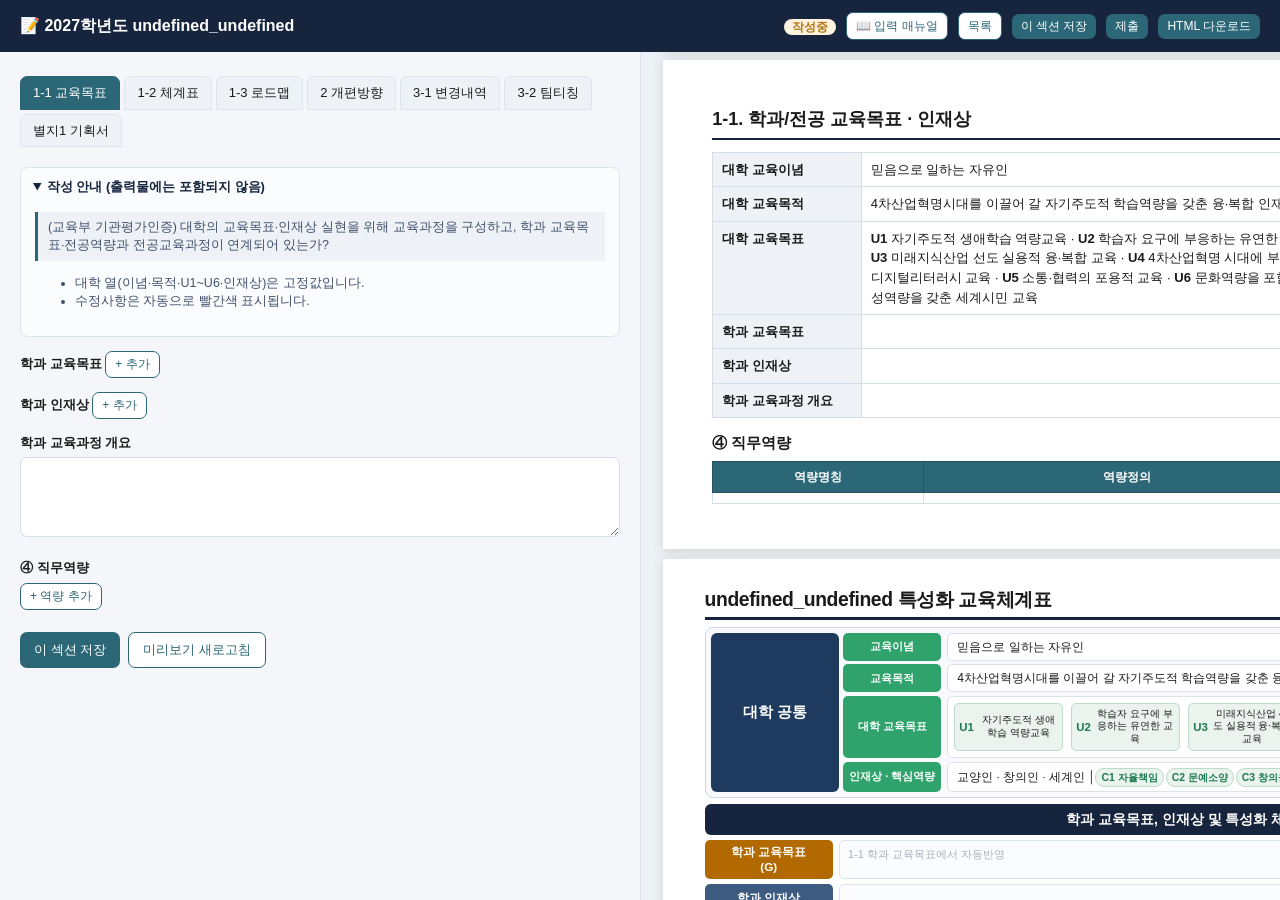
==== commit 30d3920e: "Update edit.html" ====
--- a/edit.html
+++ b/edit.html
@@ -91,8 +91,7 @@
       U.el('statusBadge').innerHTML = U.statusBadge(d.meta.status);
       recoverBackups();          // 서버 저장분보다 최신인 로컬 백업이 있으면 복구 제안(§7-2)
       renderTabs();
-      show('sec1_1');
-      refreshPreview();
+      show('sec1_1');            // show() 내부에서 refreshPreview() 수행(중복 호출 제거)
     }).catch(function (e) { U.toast(e.message || '불러오기 실패', true); });
   }
 
@@ -125,6 +124,24 @@
     var host = U.el('editBody');
     host.innerHTML = guideHtml(sec) + '<div id="secForm"></div>' + toolbarHtml();
     Editors[sec](U.el('secForm'));
+    refreshPreview();          // 스페이서 포함 최신 미리보기 확보 후
+    scrollPreviewTo(sec);      // 좌측 탭 이동 시 우측 미리보기도 해당 섹션으로 스크롤
+  }
+
+  /* 좌측 입력 탭을 바꾸면 우측 미리보기를 그 섹션 위치로 이동.
+     미리보기 렌더 순서: [표지, 1-1, 1-2, 1-3, 2, 3-1, 3-2, 별지1…] (render.js buildReport 순서와 일치). */
+  function scrollPreviewTo(sec) {
+    var order = ['sec1_1', 'sec1_2', 'sec1_3', 'sec2', 'sec3_1', 'sec3_2', 'sec3_3'];
+    var pos = order.indexOf(sec);
+    if (pos < 0) return;
+    var pane = document.querySelector('.preview-pane');
+    var preview = U.el('preview');
+    if (!pane || !preview) return;
+    var sheets = preview.querySelectorAll('.sheet');
+    var target = sheets[pos + 1];   // +1: 맨 앞 표지(cover)
+    if (!target) return;            // 별지1이 비어 있으면 해당 시트 없음 → 이동 안 함
+    var top = target.getBoundingClientRect().top - pane.getBoundingClientRect().top + pane.scrollTop;
+    pane.scrollTo({ top: Math.max(0, top - 8), behavior: 'smooth' });
   }
 
   function guideHtml(sec) {
@@ -148,7 +165,9 @@
     }, 400);
   }
   function refreshPreview() {
-    U.el('preview').innerHTML = Render.buildReport(state.data);
+    // 끝에 여백(스페이서)을 두어 마지막 쪽 섹션도 미리보기 상단까지 스크롤될 수 있게 함(출력물엔 무관 — 화면 전용).
+    U.el('preview').innerHTML = Render.buildReport(state.data) +
+      '<div class="preview-spacer" aria-hidden="true" style="height:75vh"></div>';
   }
 
   /* 저장 */
